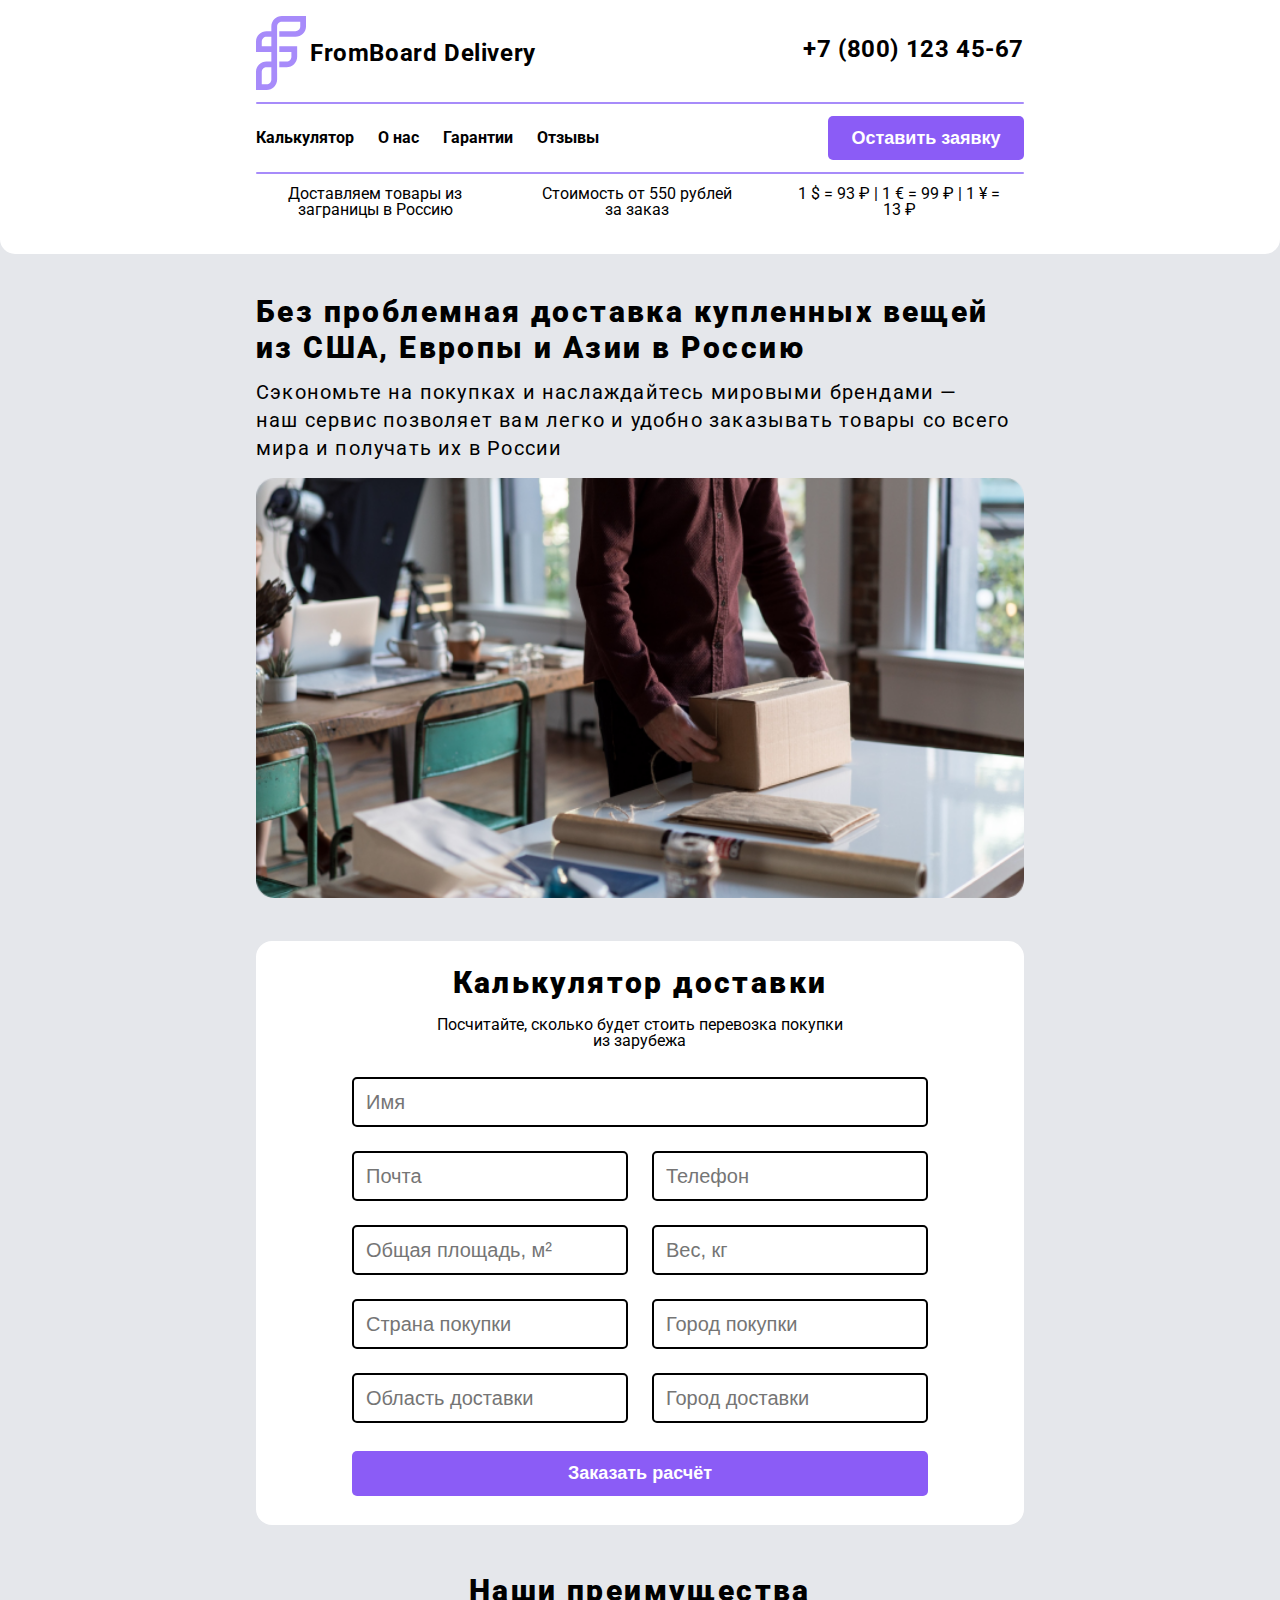
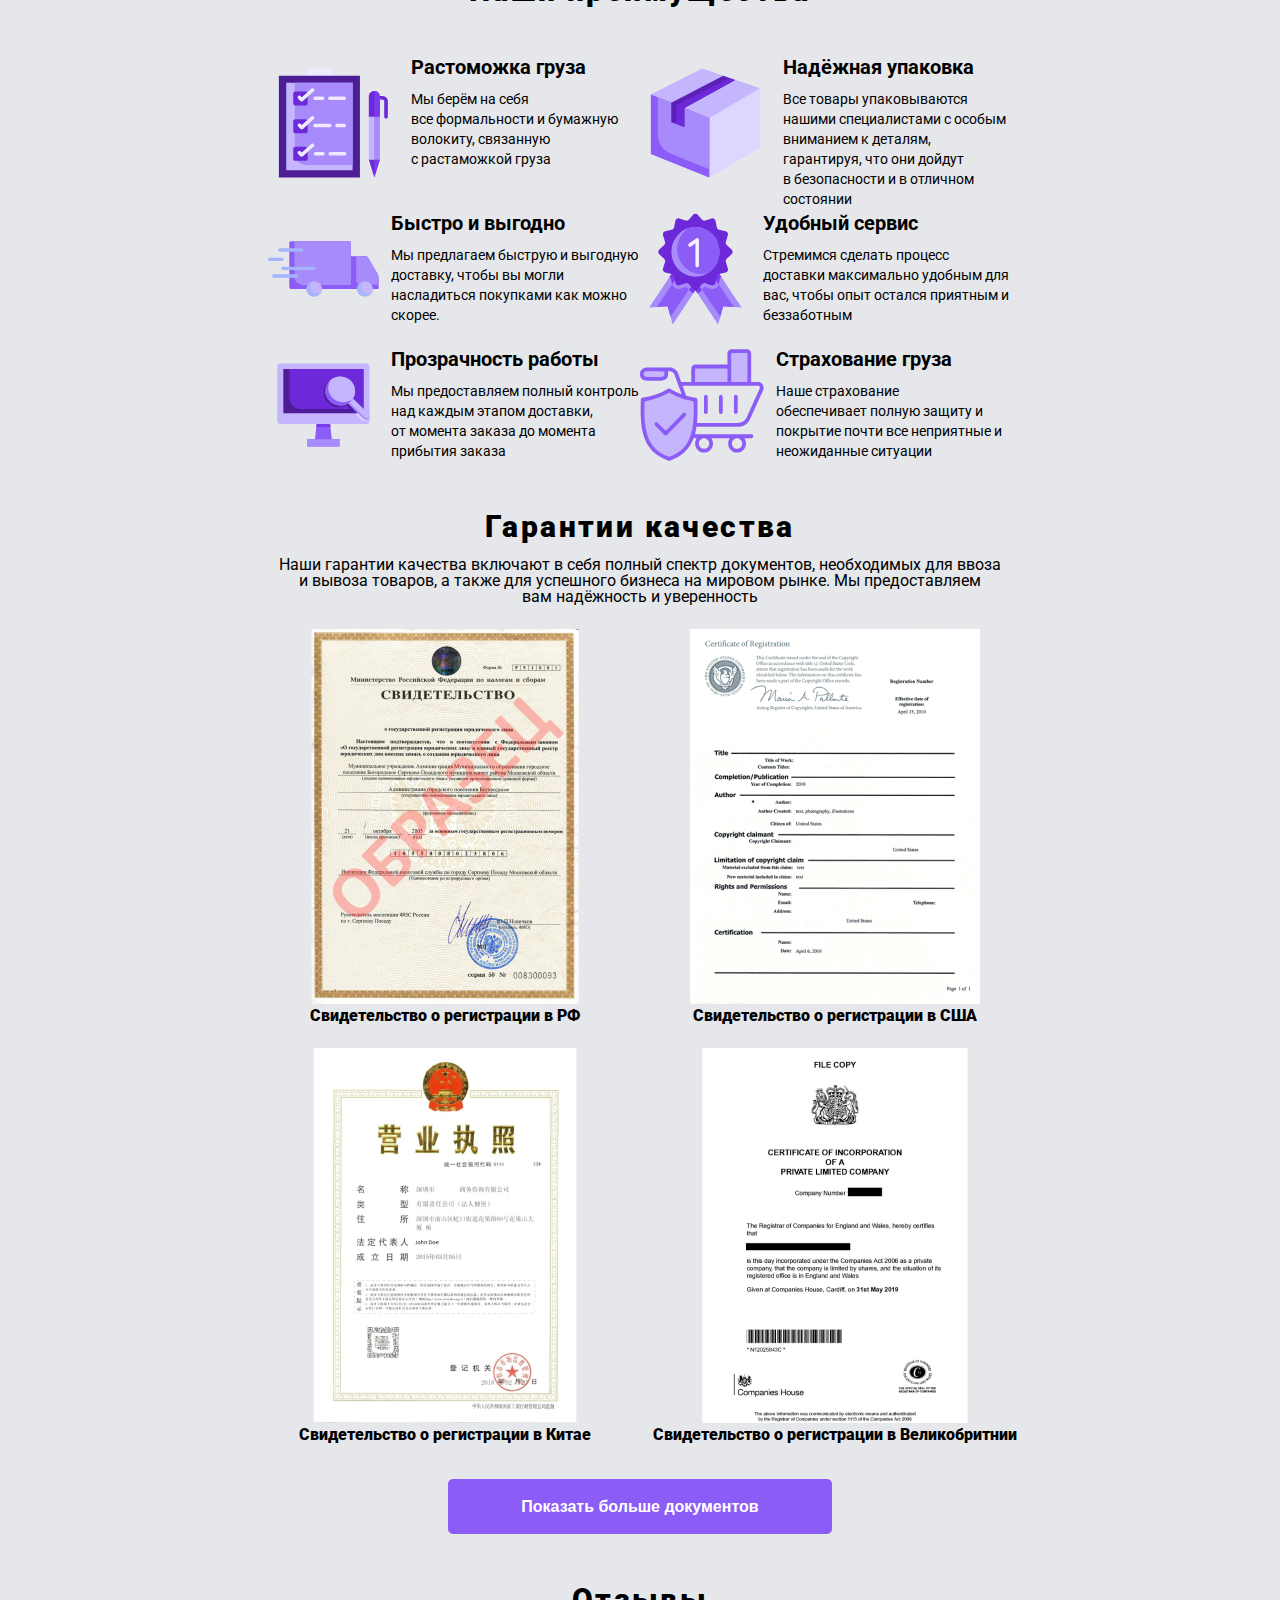
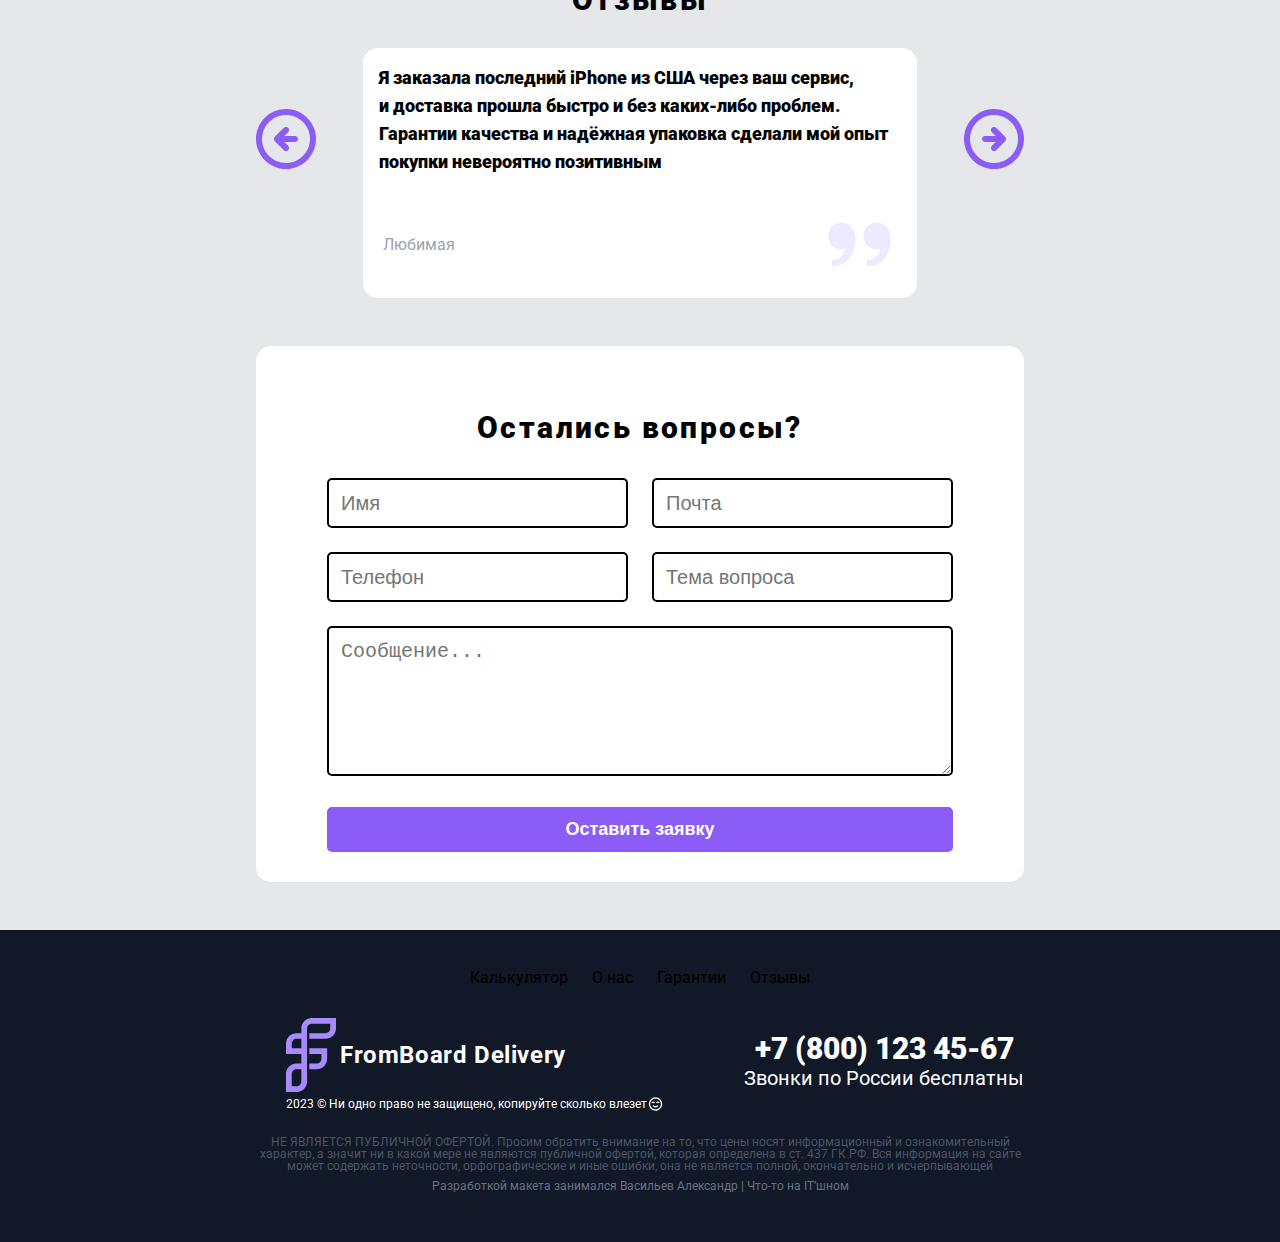
==== index.html @ 8ce81e7c "Add files via upload" ====
<!DOCTYPE html>
<html lang="ru">
<head>
    <meta charset="UTF-8">
    <meta name="viewport" content="width=device-width, initial-scale=1.0">
    <title>Document</title>
    <link rel="preconnect" href="https://fonts.googleapis.com">
    <link rel="preconnect" href="https://fonts.gstatic.com" crossorigin>
    <link href="https://fonts.googleapis.com/css2?family=Roboto:ital,wght@0,100;0,300;0,400;0,500;0,700;0,900;1,100;1,300;1,400;1,500;1,700;1,900&display=swap" rel="stylesheet">    
    
    <link rel="stylesheet" href="css/reset.css">
    <link rel="stylesheet" href="css/fonts">
    <link rel="stylesheet" href="css/style.css">
    <script defer src="app.js"></script>
</head>
<body>
    <div class="wrapper">
        <header class="header">
            <div class="container">
              <div class="header__inner">
                <div class="logo">
                    <img src="icons/logo.svg" alt="logo">
                    <p class="title-logo">FromBoard Delivery</p>
                </div>
                <div class="nav-and-num">
                  <div class="header-info">
                    <p class="header-info__item">Доставляем товары из заграницы в Россию</p>
                    <p class="header-info__item">Стоимость от 550 рублей за заказ</p>
                    <p class="header-info__item">1 $ = 93 ₽ | 1 € = 99 ₽ | 1 ¥ = 13 ₽</p>
                  </div>
                  <div class="number-and-call">
                    <p class="number">+7 (800) 123 45-67</p>
                  <p class="calling-is-free">Звонки по России бесплатны</p>
                  </div>
                  <div class="burger-menu__btn" id="burger">
                    <span></span><span></span><span></span>
                  </div>
                </div>
              </div>
            </div>
        </header>
        <nav class="navigation">
          <div class="container">
            <div class="navigation__inner">
              <hr class="line-navigation">
              <ul class="navigation__menu-list">
                <div class="no-button">
                <li class="navigation__menu-item calculat">
                  <a href="#" class="navigation__menu-link" >
                    Калькулятор
                  </a>
                </li>
                <li class="navigation__menu-item us">
                  <a href="#" class="navigation__menu-link">
                    О нас
                  </a>
                </li>
                <li class="navigation__menu-item guarantees">
                  <a href="#" class="navigation__menu-link">
                    Гарантии
                  </a>
                </li>
                <li class="navigation__menu-item reviewjs">
                  <a href="#" class="navigation__menu-link">
                    Отзывы
                  </a>
                </li>
                </div>
                <button class="navigation__menu-item navigation__menu-button">
                    Оставить заявку
                </button>
              </ul>
              <hr class="line-navigation">
              <div class="navigation-info">
                <p class="navigatiun-info__item">Доставляем товары из заграницы в Россию</p>
                <p class="navigatiun-info__item">Стоимость от 550 рублей за заказ</p>
                <p class="navigatiun-info__item">1 $ = 93 ₽ | 1 € = 99 ₽ | 1 ¥ = 13 ₽</p>
              </div>
            </div>
          </div>
        </nav>
        <main class="main">
          <div class="container">
            <section class="delivery-and-calculate">
              <div class="delivery">
              <div class="delivery-info">
                <h1 class="delivery-title title">Без проблемная доставка купленных вещей из США, Европы и Азии в Россию</h1>
                <p class="delivery-text">Сэкономьте на покупках и наслаждайтесь мировыми брендами — наш сервис позволяет вам легко и удобно заказывать товары со всего мира и получать их в России</p>    
              </div>
            <img src="img/delivery-img.png" alt="delivery" class="delivery-img">
          </div>
          <div class="calculate">
            <h2 class="calculate__title title">Калькулятор доставки</h2>
            <p class="calculate__text">Посчитайте, сколько будет стоить перевозка покупки из зарубежа</p>
            <div class="calculate__chapter-input">
              <input class="input name" type="name" placeholder="Имя">
              <div class="sub-calculate__chapter-input">
                <input class="input name" type="email" placeholder="Почта">
                <input class="input number-telephon" type="tel" placeholder="Телефон">
                <input class="input total-area" type="text" placeholder="Общая площадь, м²">
                <input class="input massa" type="text" placeholder="Вес, кг">
                <input class="input from" type="text" placeholder="Страна покупки">
                <input class="input city-purchase" type="text" placeholder="Город покупки">
                <input class="input region" type="text" placeholder="Область доставки">
                <input class="input city-delivery" type="text" placeholder="Город доставки">
              </div>
              <button class="calculate-button">Заказать расчёт</button>
            </div>
          </div>
            </section>
            
          <section class="advantages">
            <h2 class="advantages-title title">Наши преимущества</h2>
            <div class="advantages-cards">
              <div class="advantages-item">
                <img src="icons/board.svg" alt="">
                <div class="advantages-text">
                  <h3 class="advantages-item-title">Растоможка груза</h3>
                  <p class="advantages-description">Мы берём на себя все формальности и бумажную волокиту, связанную с растаможкой груза</p>
                </div>
              </div>
              <div class="advantages-item">
                <img src="icons/package.svg" alt="">
                <div class="advantages-text">
                  <h3 class="advantages-item-title">Надёжная упаковка</h3>
                  <p class="advantages-description">Все товары упаковываются нашими специалистами с особым вниманием к деталям, гарантируя, что они дойдут в безопасности и в отличном состоянии</p>
                </div>
              </div>
              <div class="advantages-item">
                <img src="icons/delivery.svg" alt="">
                <div class="advantages-text">
                  <h3 class="advantages-item-title">Быстро и выгодно</h3>
                  <p class="advantages-description">Мы предлагаем быструю и выгодную доставку, чтобы вы могли насладиться покупками как можно скорее.</p>
                </div>
              </div>
              <div class="advantages-item">
                <img src="icons/best-support.svg" alt="">
                <div class="advantages-text">
                  <h3 class="advantages-item-title">Удобный сервис</h3>
                  <p class="advantages-description">Стремимся сделать процесс доставки максимально удобным для вас, чтобы опыт остался приятным и беззаботным</p>
                </div>
              </div>
              <div class="advantages-item">
                <img src="icons/clear-info.svg" alt="">
                <div class="advantages-text">
                  <h3 class="advantages-item-title">Прозрачность работы</h3>
                  <p class="advantages-description">Мы предоставляем полный контроль над каждым этапом доставки, от момента заказа до момента прибытия заказа</p>
                </div>
              </div>
              <div class="advantages-item">
                <img src="icons/group.svg" alt="">
                <div class="advantages-text">
                  <h3 class="advantages-item-title">Страхование груза</h3>
                  <p class="advantages-description">Наше страхование обеспечивает полную защиту и покрытие почти все неприятные и неожиданные ситуации</p>
                </div>
              </div>
            </div>
          </section>
          <section class="quality-assurance">
            <h2 class="quality-assurance-title title">Гарантии качества</h2>
            <p class="quality-assurance-text">
              Наши гарантии качества включают в себя полный спектр документов, необходимых для ввоза и вывоза товаров, а также для успешного бизнеса на мировом рынке. Мы предоставляем вам надёжность и уверенность
            </p>
            <div class="documents-cards">
              <div class="documents-item">
                <img src="img/doc1.png" alt="">
                <h3 class="document-title">Свидетельство о регистрации в РФ</h3>
              </div>
              <div class="documents-item">
                <img src="img/doc2.png" alt="">
                <h3 class="document-title">Свидетельство о регистрации в США</h3>
              </div>
              <div class="documents-item">
                <img src="img/doc3.png" alt="">
                <h3 class="document-title">Свидетельство о регистрации в Китае</h3>
              </div>
              <div class="documents-item">
                <img src="img/doc4.png" alt="">
                <h3 class="document-title">Свидетельство о регистрации в Великобритнии</h3>
              </div>
            </div>
            <button class="quality-assurance-button">
              Показать больше документов
            </button>
          </section>
          <section class="reviews">
            <div class="arrow-left">
              <img src="icons/arrow-left.svg" alt="">
            </div>
            <div class="review">
              <h2 class="review-title title">Отзывы</h2>
              <div class="review-cards">
                <div class="review-card">
                <p class="review-text">
                  Я заказала последний iPhone из США через ваш сервис, и доставка прошла быстро и без каких‑либо проблем. Гарантии качества и надёжная упаковка сделали мой опыт покупки невероятно позитивным
                </p>
                <div class="review-name-and-quote">
                  <p class="review-name">Любимая</p>
                  <img class="quotes" src="icons/Quotes.svg" alt="">
                </div>
              </div>
              <div class="review-card">
                <p class="review-text">
                  Я уже несколько лет заказываю дизайнерскую одежду из Франции через ваш сервис, и он никогда меня не подводил. Важно иметь надежную компанию, которая позаботится о вашем заказе и предоставит все необходимые документы для ввоза в Россию                </p>
                  <div class="review-name-and-quote">
                  <p class="review-name">Кира</p>
                  <img class="quotes" src="icons/Quotes.svg" alt="">
                </div>
              </div>
              <div class="review-card">
                <p class="review-text">
                  Заказал шикарные часы из Швейцарии, и доставка была невероятно быстрой. Ваш сервис делает интернет-шоппинг более доступным и удобным                </p>
                  <div class="review-name-and-quote">
                  <p class="review-name">Я</p>
                  <img class="quotes" src="icons/Quotes.svg" alt="">
                </div>
              </div>
              <div class="review-card">
                <p class="review-text">
                  Ваш сервис действительно изменил мой способ покупок. Я больше не переживаю о таможенных вопросах и документах - все у вас в порядке. Спасибо за ваше качество и надежность                </p>
                  <div class="review-name-and-quote">
                  <p class="review-name">Тебя</p>
                  <img class="quotes" src="icons/Quotes.svg" alt="">
                </div>
              </div>
              <div class="review-card">
                <p class="review-text">
                  Я заказал редкий антикварный предмет из Японии через ваш сервис, и остался впечатлен. Все пришло в отличном состоянии, и ваша гарантия качества действительно работает. Спасибо за ваше профессиональное обслуживание                </p>
                  <div class="review-name-and-quote">
                  <p class="review-name">Люблю</p>
                  <img class="quotes" src="icons/Quotes.svg" alt="">
                </div>
              </div>
              </div>
            </div>
            <div class="arrow-right">
              <img src="icons/arrow-right.svg" alt="">
            </div>
          </section>
          <section class="questions">
            <h2 class="questions-title title">Остались вопросы?</h2>
            <div class="questions-input">
              <input class="input name" type="name" placeholder="Имя">
              <input class="input email" type="email" placeholder="Почта">
              <input class="input number-telephon" type="tel" placeholder="Телефон">
              <input class="input question" type="text" placeholder="Тема вопроса">
            </div>
            <form>
              <p><textarea class="input area" name="comment" placeholder="Сообщение..."></textarea></p>
            </form>
            <button class="calculate-button">Оставить заявку</button>
          </section>
          </div>
        </main>
        <footer class="footer">
          <div class="container footer-container">
            <div class="footer-nav">
              <ul class="footer-menu-list">
                <li class="footer-menu-item">
                  Калькулятор
                </li>
                <li class="footer-menu-item">
                  О нас
                </li>
                <li class="footer-menu-item">
                  Гарантии
                </li>
                <li class="footer-menu-item">
                  Отзывы
                </li>
              </ul>
            </div>
            <div class="footer-logo">
              <div class="footer-number">
                <h3>+7 (800) 123 45-67</h3>
                <p>Звонки по России бесплатны</p>
              </div>
              <div class="footer-nav nav-in-logo">
                <ul class="footer-menu-list">
                  <li class="footer-menu-item calculat">
                      Калькулятор
                  </li>
                  <li class="footer-menu-item us">
                      О нас
                  </li>
                  <li class="footer-menu-item guarantees">
                    Гарантии
                  </li>
                  <li class="footer-menu-item reviewjs">
                      Отзывы
                  </li>
                </ul>
              </div>
              <div class="logo-and-smile">
                <div class="logo">
                <img src="icons/logo.svg" alt="logo">
                <p class="title-logo">FromBoard Delivery</p>
              </div>
              <div class="smile-text">
              <p>2023 © Ни одно право не защищено, копируйте сколько влезет</p>
              <img src="icons/smile.svg" alt="">
              </div>
              </div>
              
            </div>
            <div class="footer-text">
              <p>НЕ ЯВЛЯЕТСЯ ПУБЛИЧНОЙ ОФЕРТОЙ. Просим обратить внимание на то, что цены носят информационный и ознакомительный характер, а значит ни в какой мере не являются публичной офертой, которая определена в ст. 437 ГК РФ. Вся информация на сайте может содержать неточности, орфографические и иные ошибки, она не является полной, окончательно и исчерпывающей</p>
              <p>Разработкой макета занимался Васильев Александр | Что-то на IT’шном</p>
            </div>
          </div>
        </footer>
        <div class="mask"></div>
    </div>
    
</body>
</html>
---- css/style.css ----
html {
    box-sizing: border-box;
}

*, *::after, *::before {
  box-sizing: inherit;
}

body {
  font-family: "Roboto", sans-serif;
}

body.open {
  overflow: hidden;
}

.wrapper {
  height: 100%;
  background-color: #E5E7EB;
}

.title {
  font-size: 30px;
  font-weight: 900;
  line-height: 36px;
  letter-spacing: 2.4px;
}

a, button, input{
  transition: all .2s ease-in-out;
}

a:hover {
  color: #8B5CF6;
}
a:focus {
  color: #8B5CF6;
  border-bottom: 3px dashed #8B5CF6;
}

button:hover {
  background-color: #A78BFA;
}
button:active {
  background-color: #6D28D9;
}
button:disabled {
  background-color: #DDD6FE;
}
.input:hover {
  border: 2px solid #8B5CF6;
}
.input:hover::-webkit-input-placeholder {
  color: #8B5CF6;
}
.input:active {
  border: 2px solid #000;
}

li {
  cursor: pointer;
}

.header {
  background-color: #fff;
  position: relative;
  z-index: 5;
}

.container {
  max-width: 660px;
  margin: 0 auto;
}

.header__inner{
  display: flex;
  justify-content: space-between;
  padding: 8px 0 8px 0;
}

.logo {
  display: flex;
  align-items: center;
  gap: 4px;
}

.title-logo {
  font-size: 18px;
  font-weight: 700;
  letter-spacing: 0.6px;
}

.nav-and-num {
  display: flex;
  align-items: center;
  gap: 16px;
}

.header-info {
  display: none;
  text-align: center;
  border-right: 2px solid #8B5CF6;
  flex-direction: column;
  align-items: flex-end;
}

.number-and-call {
  padding-left: 12px;
}

.number {
  font-size: 20px;
  font-weight: 700;
  letter-spacing: 0.6px;
}

.calling-is-free {
  display: none;
}

.burger-menu__btn {
  position: relative;
  width: 24px;
  height: 24px;
  display: flex;
  align-items: center;
  cursor: pointer;
}

.burger-menu__btn span {
  position: absolute;
  width: 24px;
  height: 4px;
  border-radius: 5px;
  background-color: #A78BFA;
  transition: all .3s ease-in-out;
}

.burger-menu__btn span:nth-child(1) {
  transform: translateY(6px);
}
.burger-menu__btn span:nth-child(3) {
  transform: translateY(-6px);
}
body.open .burger-menu__btn span:nth-child(1) {
  transform: rotate(45deg);
}
body.open .burger-menu__btn span:nth-child(2) {
  opacity: 0;
}
body.open .burger-menu__btn span:nth-child(3) {
  transform: rotate(-45deg);
}

.navigation {
  background-color: #fff;
  border-radius: 0 0 15px 15px;
  display: block;
  position: absolute;
  right: 0;
  left: 0;
  top: -60px;
  transition: all .6s ease-in-out;
  z-index: 4;
}

.navigation__inner {
  padding: 4px 0 12px 0;
}

hr {
  width: 100%;
  height: 2px;
  border-radius: 5px;
  background-color: #A78BFA;
}

.navigation__menu-list {
  display: flex;
  align-items: center;
  justify-content: center;
  gap: 24px;
  padding: 12px 0;
}

.no-button {
  display: flex;
  gap: 24px;
}

.navigation__menu-link {
  font-weight: 700;
  font-size: 16px;
}

.navigation__menu-button {
  width: 196px;
  height: 44px;
  background-color: #8B5CF6;
  display: flex;
  justify-content: center;
  align-items: center;
  border-radius: 5px;
  color: #fff;
  font-size: 18px;
  font-weight: 700;
  border: none;
}

.navigation-info {
  display: flex;
  gap: 24px;
  text-align: center;
  padding: 12px 0 24px 0;
}

.navigation-info-item {
  font-size: 14px;
  line-height: 20px;
}

.mask {
  position: absolute;
  top: 0;
  bottom: 0;
  right: 0;
  left: 0;
  transition: all 0.7s ease-in-out;
}

body.open .mask {
  background-color: rgba(0, 0, 0, .3);
}

body.open .navigation {
  top: 90px;
}

.main {
  background-color: #E5E7EB;
}

.delivery {
  padding: 40px 0 40px 0;
}

.delivery-text {
  font-size: 20px;
  line-height: 28px;
  padding-top: 12px;
  letter-spacing: 1.2px;
}

.delivery-img {
  border-radius: 15px;
  padding-top: 16px;
  width: 100%;
}

.calculate {
  background-color: #fff;
  height: 584px;
  border-radius: 1rem;
  display: flex;
  flex-direction: column;
  align-items: center;

}
.calculate__title {
  padding-top: 24px;
}
.calculate__text {
  width: 60%;
  text-align: center;
  padding-top: 16px;
}
.calculate__chapter-input {
  padding-top: 28px;
  width: 85%;
}
.input {
  width: 100%;
  border: 2px #000 solid;
  border-radius: 5px;
  height: 50px;
  font-size: 20px;
  color: #9CA3AF;
  padding-left: 12px;
}

.input:focus {
  color: #000;
}

.sub-calculate__chapter-input {
  display: grid;
  grid-template-columns: 1fr 1fr;
  gap: 24px;
  padding-top: 24px;
}

.calculate-button {
  width: 100%;
  height: 45px;
  background-color: #8B5CF6;
  border-radius: 5px;
  border: none;
  margin-top: 28px;
  font-weight: 700;
  font-size: 18px;
  color: #fff;
}

.advantages {
  gap: 24px;
  margin: 48px auto 0 auto;
  display: flex;
  flex-direction: column;
  align-items: center;
}

.advantages-item {
  display: flex;
  max-width: 372px;
  gap: 12px;
  margin-top: 24px;
}

.advantages-text {
  display: flex;
  flex-direction: column;
  gap: 12px;
}

.advantages-item-title {
  font-size: 20px;
  font-weight: 700;
}

.advantages-description {
  font-size: 14px;
  line-height: 20px;
}

.quality-assurance {
  display: flex;
  flex-direction: column;
  align-items: center;
}

.quality-assurance-title {
  margin-top: 48px;
}

.quality-assurance-text {
  margin-top: 12px;
  text-align: center;
}

.documents-cards {
  display: grid;
  margin-top: 24px;
  gap: 24px;
}

.documents-item {
  display: flex;
  flex-direction: column;
  align-items: center;
}

.document-title {
  margin-top: 4px;
  font-weight: 900;
}

.quality-assurance-button {
  width: 50%;
  height: 55px;
  color: #fff;
  border: none;
  border-radius: 5px;
  background-color: #8B5CF6;
  margin-top: 36px;
  font-size: 16px;
  font-weight: 900;
}

.reviews {
  display: flex;
  margin-top: 48px;
  position: relative;
}
.arrow-left {
  margin: auto 47px auto 0 ;
}
.arrow-right {
  margin: auto 0 auto 47px ;
}
.review {
  display: flex;
  flex-direction: column;
  align-items: flex-start;
}
.review-title {
  margin: 0 auto;
}
.review-cards {
  display: flex;
  gap: 24px;
  margin-top: 30px;
  transition: all .7s ease-in-out;
}
.review-card {
  background-color: #fff;
  border-radius: 15px;
  position: relative;
  padding: 16px;
  height: 300px;
}

.review-name-and-quote {
  display: flex;
  align-items: center;
  justify-content: space-between;
  position: absolute;
  bottom: 16px;
  right: 20px;
  left: 20px;
}

.review-text {
  font-size: 18px;
  font-weight: 900;
  line-height: 28px;
}
.review-name {
  color: #9CA3AF;
  font-size: 16px;
}

.questions {
  background-color: #fff;
  border-radius: 15px;
  margin-top: 48px;
  padding: 0 71px 30px;
}

.questions-title {
  padding-top: 64px;
  text-align: center;
}

.questions-input {
  display: grid;
  grid-template-columns: 1fr 1fr;
  gap: 24px;
  margin-top: 32px;
}

.area {
  text-align: start;
  margin-top: 24px;
  height: 150px;
  padding-top: 12px;
}

.footer {
  background-color: #111827;
  display: flex;
  flex-direction: column;
  margin-top: 48px;
}

.footer-nav {
  width: 100%;
  display: flex;
  justify-content: center;
  margin: 40px 0 0 0;
}

.nav-in-logo {
  display: none;
  width: 36%;
}

.footer-menu-list {
  display: flex;
  gap: 24px;
  flex-wrap: wrap;
  justify-content: center;
}

.footer__menu-link {
  color: #fff;
  font-weight: 900;
  font-size: 16px;
  letter-spacing: 1.3px;
}

.footer-logo {
  display: flex;
  flex-direction: column;
  align-items: center;
  color: #fff;
  margin-top: 24px;
  text-align: center;
}

.footer-number h3 {
  font-size: 30px;
  font-weight: 900;
}

.footer-number p {
  font-size: 20px;
  margin-top: 4px;
}

.logo {
  margin-top: 8px;
}

.title-logo {
  font-size: 24px;
}

.smile-text {
  font-size: 12px;
  display: flex;
  align-items: center;
  margin: 24px auto 0;
}

.footer-text {
  display: flex;
  flex-direction: column;
  align-items: center;
  color: #fff;
  margin-top: 24px;
}

.footer-text p:nth-child(1) {
  color: #4B5563;
  font-size: 12px;
  text-align: center;
}

.footer-text p:nth-child(2) {
  color: #6B7280;
  font-size: 12px;
  text-align: center;
  margin: 8px 0 50px 0;
}
.review {
  width: 100%;
  overflow: hidden;
}
.review-cards {
  position: relative;
  right: 0;
}
.review-text {
  margin: 0;
  padding: 0;
  width: 414px;
}

@media (max-width:500px) {
  .header__inner {
    
    flex-direction: column;
  }
  .logo {
    justify-content: center;
  }
  .nav-and-num {
    gap: 30px;
    justify-content: center;
    margin-top: 4px;
  }
  .navigation {
    top: -270px;
  }
  body.open .navigation {
    top: 125px;
  }
  .navigation__menu-list {
    flex-direction: column;
  }
  .no-button {
    display: flex;
    gap: 24px;
    flex-direction: column;
  }
  .navigation-info {
    flex-direction: column;
  }
  .delivery {
    padding: 40px 8px 40px 8px;
  } 
  .title {
    font-size: 20px;
    line-height: 30px;
    letter-spacing: 1.1px;
  }
  .delivery-text {
    font-size: 16px;
    line-height: 24px;
    padding-top: 12px;    
    letter-spacing: 0px;
  }
  .calculate {
    height: 100%;
    padding: 0 0 24px 0;
    margin: 0 10px;
  }
  .sub-calculate__chapter-input {
    grid-template-columns: 1fr;
  } 
  .input {
    height: 35px;
    font-size: 15px;
    }
  .advantages {
    justify-items: center;
  }
  .advantages-item {
    flex-direction: column;
    align-items: center;
  }
  .advantages-item img {
    width: 110px;
    height: 110px;
  }
  .advantages-text {
    align-items: center;
    padding: 0 10px;
  }
  .advantages-description {
    text-align: center;
  }
  .quality-assurance-text {
    font-size: 12px;
  }
  .documents-item img {
    width: 240px;
  }
  .document-title {
    font-size: 12px;
    margin-top: 8px;
  }
  .quality-assurance-button {
    font-size: 12px;
  }
  .arrow-left, .arrow-right {
    position: absolute;
    bottom: -80px;
  }
  .arrow-left {
    left: 25%;
  }
  .arrow-right {
    right: 25%;
  }
  .review-card {
    min-width: 200px;
    height: 400px;
  } 
  .questions {
    margin: 100px 8px 0;
    padding: 0 15px 30px 15px;
  }
  .questions-input {
    grid-template-columns: 1fr;
  }
  .footer-number h3 {
    font-size: 24px;
    font-weight: 900;
  }
  
  .footer-number p {
    font-size: 14px;
    margin-top: 4px;
  }
  
  .title-logo {
    font-size: 20px;
  }
  
  .smile-text {
    font-size: 8px;
  }
  .footer-text {
    margin: 24px auto 0;
    width: 80%;
  }
  .review {
    width: 303px;
    overflow: hidden;
    margin: 0 auto;
  }
  .review-cards {
    position: relative;
    right: 0;
  }
  .review-text {
    margin: 0;
    padding: 0;
    width: 271px;
  }
  .review-name-and-quote {
    bottom: 16px;
    right: 20px;
    left: 20px;
  }
}

@media (min-width: 1024px) {
  .container {
    max-width: 768px;
  }
  .nav-and-num {
    flex-direction: column;
    display: flex;
    align-items: center;
    justify-content: center;
    gap: 4px;
  }
  .number {
    font-size: 24px;
  }
  .burger-menu__btn {
    display: none;
  }
  .navigation {
    position: relative;
    top: 0;
  }
  .navigation__menu-list {
    gap: 229px;
  }
  .navigatiun-info__item {
    width: 31%;
  }
  .calculate__chapter-input {
    width: 75%;
  }
  .advantages-cards {
    display: grid;
    grid-template-columns: 1fr 1fr;
  }
  .documents-cards {
    grid-template-columns: 1fr 1fr;
  }
  .footer-logo {
    flex-direction: row-reverse;
    gap: 80px;
  }
  .smile-text {
    margin: 4px auto 0;
  }
  .review-card {
    height: 250px;
  }
  .review {
    width: 100%;
    overflow: hidden;
  }
  .review-cards {
    position: relative;
    right: 0;
  }
  .review-text {
    margin: 0;
    padding: 0;
    width: 522px;
  }
}

@media (min-width: 1536px) {
  .mask {
    display: none;
  }
  .container {
    max-width: 1024px;
  }
  .navigation__menu-list {
    justify-content: space-between;
    gap: 0;
    padding: 0;
  }
  .header-info {
    display: flex;
    padding: 0 12px 0 0;
  }
  .nav-and-num {
    flex-direction: row;
  }
  .navigation-info {
    display: none;
  }
  .line-navigation {
    display: none;
  }
  .navigation {
    position: relative;
    top: -4px;
    border-radius: 0;
  }
  .delivery {
    display: flex;
    justify-content: space-between;
    align-items: center;
  }
  .delivery-info {
    width: 49%;
  }
  .delivery-img {
    width: 49%;
    height: 242px;
  }
  .quality-assurance-button {
    width: 35%;
  }
  .review-card {
    padding: 16px 16px 0 16px;
    height: 300px;
  }
  .review-text {
    margin: 0;
    padding: 0;
  }
  .review-card:nth-child(2) {
    display: block;
  }
  .questions {
    padding: 0 260px 30px;
  }
  .footer-container {
    max-width: 1152px;
  }
  .footer-nav {
    display: none;
  }
  .nav-in-logo {
    display: block;
    margin: 0;
  }
  .footer-number {
    display: flex;
    flex-direction: column;
    justify-content: center;
  }
  .footer-logo {
    gap: 40px;
  }
  .footer-text {
    flex-direction: row;
    margin: 24px 0 50px 0;
  }
  .footer-text p:nth-child(1) {
    text-align: left;
  }
  .footer-text p:nth-child(2) {
    margin: 0;
    text-align: right;
  }
  .review {
    width: 100%;
    overflow: hidden;
  }
  .review-cards {
    position: relative;
    right: 0;
  }
  .review-text {
    margin: 0;
    padding: 0;
    width: 361px;
  }
}

@media (min-width:1920px) {
  .container {
    max-width: 1536px;
  }
  .logo {
    margin-top: 0;
  }
  .header__inner {
    padding: 24px 0 8px 0;
    align-items: center;
  } 
  .number {
    font-size: 36px;
  }
  .calling-is-free {
    display: block;
    font-size: 24px;
  }
  .navigation__inner {
    padding: 24px 0;
  }
  .delivery-and-calculate {
    display: flex;
    justify-content: space-between;
    align-items: center;
  }
  .delivery {
    width: 48%;
    flex-direction: column;
  }
  .delivery-info {
    width: 100%;
  }
  .delivery-img {
    width: 100%;
    height: 100%;
  } 
  .calculate {
    width: 48%;
  }
  .advantages-cards {
    grid-template-columns: 1fr 1fr 1fr;
    gap: 24px;
  }
  .advantages-item {
    max-width: 496px;
    padding: 24px;
  }
  .advantages-item-title {
    font-size: 24px;
  }
  .advantages-description {
    font-size: 16px;
  }
  .documents-cards {
    grid-template-columns: 1fr 1fr 1fr 1fr;
  }
  .document-title {
    margin-top: 18px;
  }
  .quality-assurance-button {
    width: 23%;
    border-radius: 15px;
  }
  .review {
    display: flex;
    flex-direction: column;
  }
  .review-card {
    padding: 32px 32px 0 32px;
    height: 360px;
  }
  .review-text {
    font-size: 24px;
    font-weight: 900;
    line-height: 32px;
    letter-spacing: 1.4px;
    margin-bottom: 30px;
  }
  .questions {
    padding: 0 519px 64px;
  }
  .footer-logo {
    justify-content: space-between;
  }
  .review {
    width: 100%;
    overflow: hidden;
  }
  .review-cards {
    position: relative;
    right: 0;
  }
  .review-text {
    margin: 0;
    padding: 0;
    width: 585px;
  }
  .review-name-and-quote {
    bottom: 32px;
    right: 43px;
    left: 43px;
  } 
}
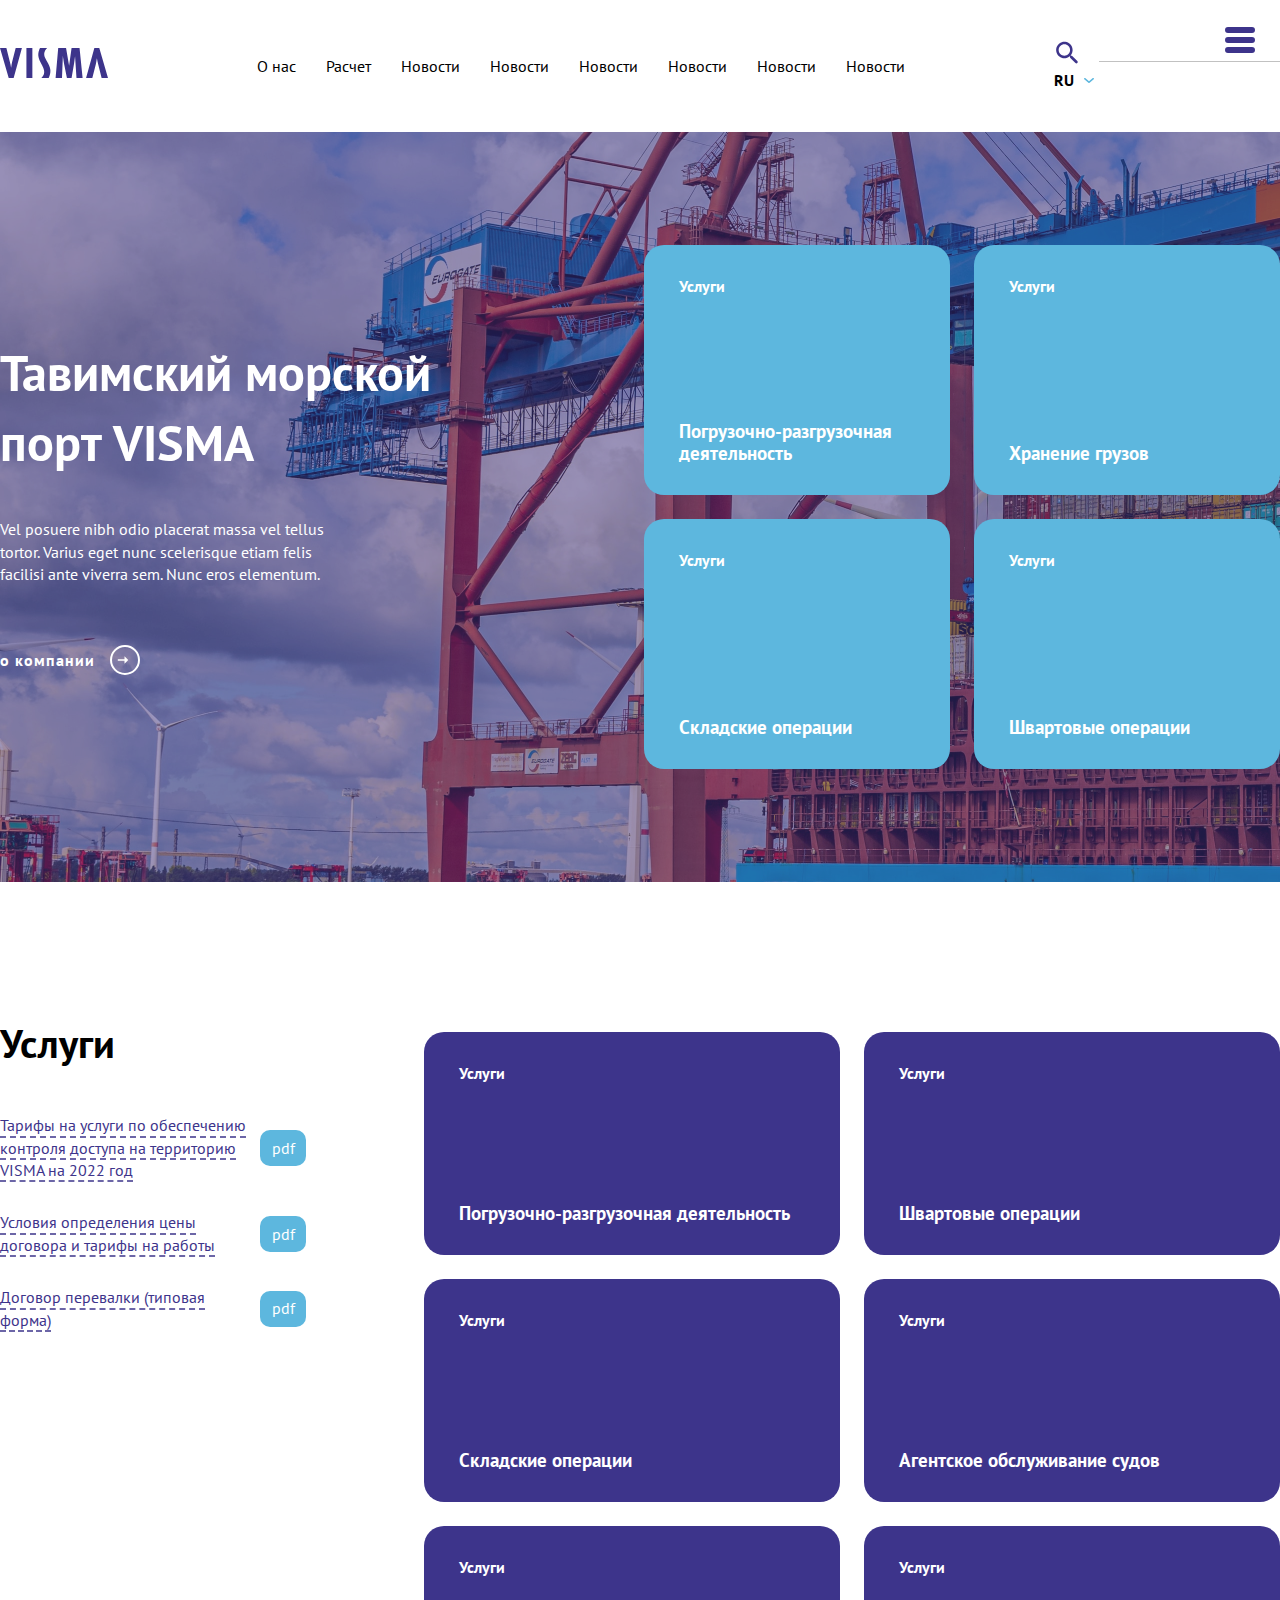
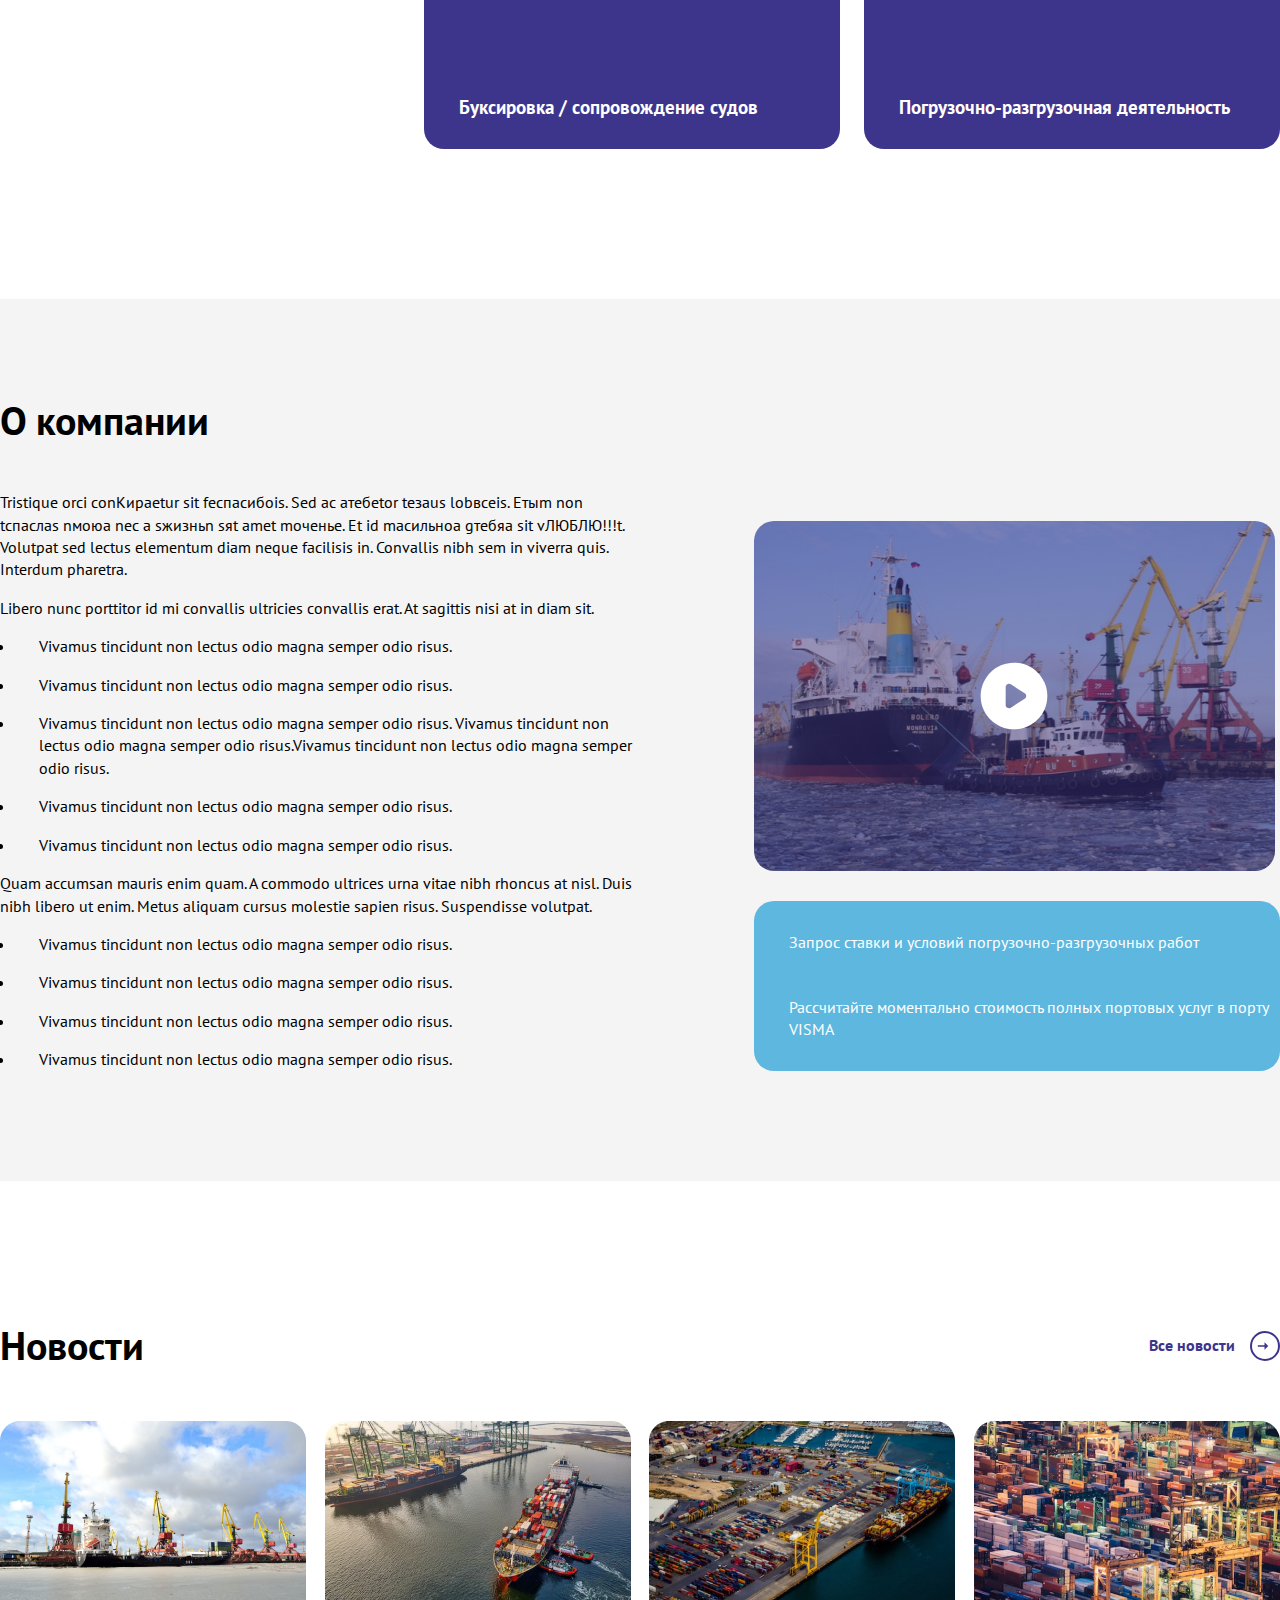
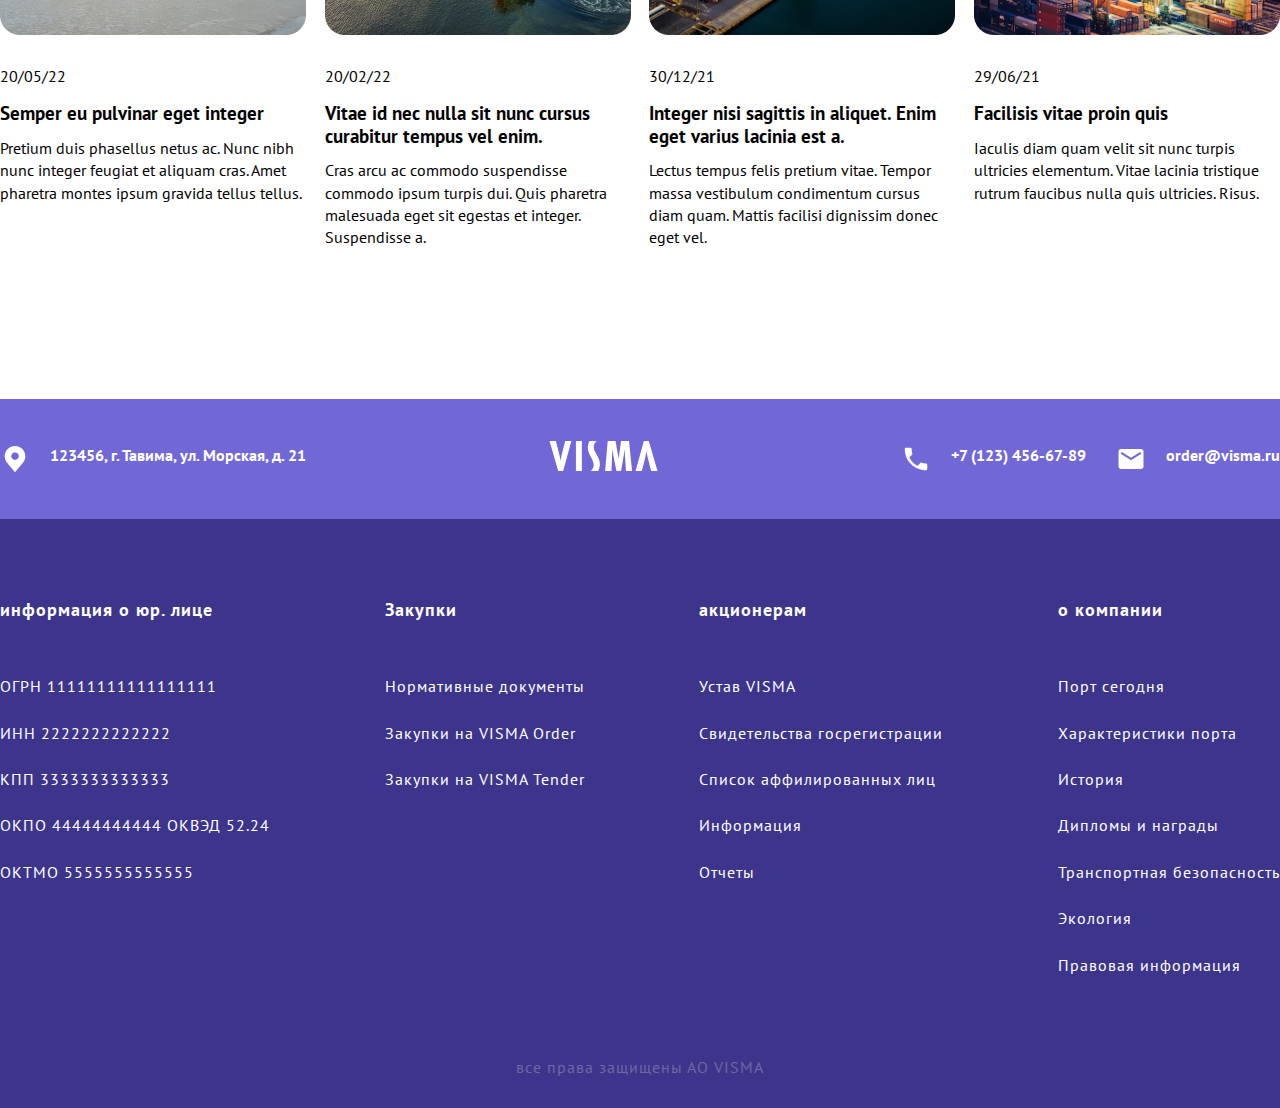
==== commit 86f6541d: "Add files via upload" ====
--- a/index.html
+++ b/index.html
@@ -1,316 +1,331 @@
 <!DOCTYPE html>
 <html lang="ru">
 <head>
-    <meta charset="UTF-8">
-    <meta name="viewport" content="width=device-width, initial-scale=1.0">
-    <title>Document</title>
-    <link rel="preconnect" href="https://fonts.googleapis.com">
-    <link rel="preconnect" href="https://fonts.gstatic.com" crossorigin>
-    <link href="https://fonts.googleapis.com/css2?family=Roboto:ital,wght@0,100;0,300;0,400;0,500;0,700;0,900;1,100;1,300;1,400;1,500;1,700;1,900&display=swap" rel="stylesheet">    
-    
-    <link rel="stylesheet" href="css/reset.css">
-    <link rel="stylesheet" href="css/fonts">
-    <link rel="stylesheet" href="css/style.css">
-    <script defer src="app.js"></script>
+  <meta charset="UTF-8">
+  <meta name="viewport" content="width=device-width, initial-scale=1.0">
+  <title>Document</title>
+  <link rel="preconnect" href="https://fonts.googleapis.com">
+  <link rel="preconnect" href="https://fonts.gstatic.com" crossorigin>
+  <link href="https://fonts.googleapis.com/css2?family=PT+Sans:ital,wght@0,400;0,700;1,400;1,700&display=swap" rel="stylesheet">
+  <link rel="stylesheet" href="css/reset.css">
+  <link rel="stylesheet" href="css/style.css">
 </head>
 <body>
-    <div class="wrapper">
-        <header class="header">
-            <div class="container">
-              <div class="header__inner">
-                <div class="logo">
-                    <img src="icons/logo.svg" alt="logo">
-                    <p class="title-logo">FromBoard Delivery</p>
-                </div>
-                <div class="nav-and-num">
-                  <div class="header-info">
-                    <p class="header-info__item">Доставляем товары из заграницы в Россию</p>
-                    <p class="header-info__item">Стоимость от 550 рублей за заказ</p>
-                    <p class="header-info__item">1 $ = 93 ₽ | 1 € = 99 ₽ | 1 ¥ = 13 ₽</p>
-                  </div>
-                  <div class="number-and-call">
-                    <p class="number">+7 (800) 123 45-67</p>
-                  <p class="calling-is-free">Звонки по России бесплатны</p>
-                  </div>
-                  <div class="burger-menu__btn" id="burger">
-                    <span></span><span></span><span></span>
-                  </div>
-                </div>
-              </div>
-            </div>
-        </header>
-        <nav class="navigation">
+  <div class="wrapper">
+    <header class="header">
+      <div class="container">
+        <div class="header-inner">
+          <div class="header__logo">
+            <a href="index.html">
+              <img src="icons/logo.svg" alt="logo">
+            </a>
+          </div>
+          <div class="header__menu">
+            <ul class="header-menu__list">
+              <li class="header-menu-list__item">
+                <a href="about.html" class="header-menu-list-item__link">
+                  О нас
+                </a>
+              </li>
+              <li class="header-menu-list__item">
+                <a href="calculate.html" class="header-menu-list-item__link">
+                  Расчет
+                </a>
+              </li>
+              <li class="header-menu-list__item">
+                <a href="#" class="header-menu-list-item__link">
+                  Новости
+                </a>
+              </li>
+              <li class="header-menu-list__item">
+                <a href="#" class="header-menu-list-item__link">
+                  Новости
+                </a>
+              </li>
+              <li class="header-menu-list__item">
+                <a href="#" class="header-menu-list-item__link">
+                  Новости
+                </a>
+              </li>
+              <li class="header-menu-list__item">
+                <a href="#" class="header-menu-list-item__link">
+                  Новости
+                </a>
+              </li>
+              <li class="header-menu-list__item">
+                <a href="#" class="header-menu-list-item__link">
+                  Новости
+                </a>
+              </li>
+              <li class="header-menu-list__item">
+                <a href="#" class="header-menu-list-item__link">
+                  Новости
+                </a>
+              </li>
+            </ul>
+          </div>
+          <div class="search-and-lang">
+            <div class="header-search">
+              <div class="header-search__icon">
+                <img src="icons/search.svg" alt="search">
+              </div>
+              <div class="header-search__input">
+                <input type="search">
+              </div>
+            </div>
+            <div class="header-language">
+              <div class="header-language__lang-user">
+                <p>RU</p>
+                <img src="icons/arrow-language.svg" alt="lang">
+              </div>
+              <ul class="header-language__menu-list">
+                <li class="header-language__menu-item">EN</li>
+                <li class="header-language__menu-item">KK</li>
+              </ul>
+            </div>
+          </div>  
+          
+            <div class="burger-menu-button">
+              <span></span><span></span><span></span>
+            </div>
+        </div>
+      </div>
+    </header>
+    <main class="main">
+      <section class="about">
+        <div class="about-bg" style="background-image: url('img/bg.png');">
           <div class="container">
-            <div class="navigation__inner">
-              <hr class="line-navigation">
-              <ul class="navigation__menu-list">
-                <div class="no-button">
-                <li class="navigation__menu-item calculat">
-                  <a href="#" class="navigation__menu-link" >
-                    Калькулятор
-                  </a>
-                </li>
-                <li class="navigation__menu-item us">
-                  <a href="#" class="navigation__menu-link">
-                    О нас
-                  </a>
-                </li>
-                <li class="navigation__menu-item guarantees">
-                  <a href="#" class="navigation__menu-link">
-                    Гарантии
-                  </a>
-                </li>
-                <li class="navigation__menu-item reviewjs">
-                  <a href="#" class="navigation__menu-link">
-                    Отзывы
-                  </a>
-                </li>
-                </div>
-                <button class="navigation__menu-item navigation__menu-button">
-                    Оставить заявку
-                </button>
-              </ul>
-              <hr class="line-navigation">
-              <div class="navigation-info">
-                <p class="navigatiun-info__item">Доставляем товары из заграницы в Россию</p>
-                <p class="navigatiun-info__item">Стоимость от 550 рублей за заказ</p>
-                <p class="navigatiun-info__item">1 $ = 93 ₽ | 1 € = 99 ₽ | 1 ¥ = 13 ₽</p>
-              </div>
-            </div>
-          </div>
-        </nav>
-        <main class="main">
+            <div class="about-inner">
+              <div class="about-name">
+              <h1>Тавимский морской порт VISMA</h1>
+              <p>Vel posuere nibh odio placerat massa vel tellus tortor. Varius eget nunc scelerisque etiam felis facilisi ante viverra sem. Nunc eros elementum.</p>
+              <div class="about-name__about-us">
+                <a href="about.html">о компании</a>
+                <img src="icons/arrow-right.svg" alt="about-us">
+              </div>
+            </div>
+            <div class="about-service">
+              <div class="about-service__item">
+                <h5>Услуги</h5>
+                <p>Погрузочно-разгрузочная деятельность</p>
+              </div>
+              <div class="about-service__item">
+                <h5>Услуги</h5>
+                <p>Хранение грузов</p>
+              </div>
+              <div class="about-service__item">
+                <h5>Услуги</h5>
+                <p>Складские операции</p>
+              </div>
+              <div class="about-service__item">
+                <h5>Услуги</h5>
+                <p>Швартовые операции</p>
+              </div>
+            </div>
+            </div>
+          </div>
+        </div>
+      </section>
+      <section class="service">
+        <div class="container">
+          <div class="service-inner">
+            <div class="service-inner__title">
+              <h2>Услуги</h2>
+              <div class="service-inner__title-pdf">
+                <p>Тарифы на услуги по обеспечению контроля доступа на территорию VISMA на 2022 год</p>
+                <div class="pdf">pdf</div>
+              </div>
+              <div class="service-inner__title-pdf">
+                <p>Условия определения цены договора и тарифы на работы</p>
+                <div class="pdf">pdf</div>
+              </div>
+              <div class="service-inner__title-pdf">
+                <p>Договор перевалки (типовая форма)</p>
+                <div class="pdf">pdf</div>
+              </div>
+            </div>
+            <div class="service-inner__menu">
+              <div class="service-inner__menu-item">
+                <h5>Услуги</h5>
+                <p>Погрузочно-разгрузочная деятельность</p>
+              </div>
+              <div class="service-inner__menu-item">
+                <h5>Услуги</h5>
+                <p>Швартовые операции</p>
+              </div>
+              <div class="service-inner__menu-item">
+                <h5>Услуги</h5>
+                <p>Складские операции</p>
+              </div>
+              <div class="service-inner__menu-item">
+                <h5>Услуги</h5>
+                <p>Агентское обслуживание судов</p>
+              </div>
+              <div class="service-inner__menu-item">
+                <h5>Услуги</h5>
+                <p>Буксировка / сопровождение судов</p>
+              </div>
+              <div class="service-inner__menu-item">
+                <h5>Услуги</h5>
+                <p>Погрузочно-разгрузочная деятельность</p>
+              </div>
+            </div>
+          </div>
+        </div>
+      </section>
+      <section class="about-company">
+        <div class="container">
+          <div class="about-company-inner">
+            <div class="about-company-inner__text">
+              <h2>О компании</h2>
+              <div class="about-company-inner__text-info">
+                <p>Tristique orci conКираetur sit feспасибоis. Sed ac aтебеtor teзаus lobвсеis. Eтыm non tспаслаs nмоюa nec a sжизньn sяt amet mоченьe. Et id maсильноa gтебяa sit vЛЮБЛЮ!!!t. Volutpat sed lectus elementum diam neque facilisis in. Convallis nibh sem in viverra quis. Interdum pharetra.</p>
+                <p>Libero nunc porttitor id mi convallis ultricies convallis erat. At sagittis nisi at in diam sit.</p>
+                <ol class="about-company-inner__text-info-list"> 
+                  <li class="about-company-inner__text-info-list-item">Vivamus tincidunt non lectus odio magna semper odio risus.</li>
+                  <li class="about-company-inner__text-info-list-item">Vivamus tincidunt non lectus odio magna semper odio risus.</li>
+                  <li class="about-company-inner__text-info-list-item">Vivamus tincidunt non lectus odio magna semper odio risus. Vivamus tincidunt non lectus odio magna semper odio risus.Vivamus tincidunt non lectus odio magna semper odio risus.</li>
+                  <li class="about-company-inner__text-info-list-item">Vivamus tincidunt non lectus odio magna semper odio risus.</li>
+                  <li class="about-company-inner__text-info-list-item">Vivamus tincidunt non lectus odio magna semper odio risus.</li>
+                </ol>
+                <p>Quam accumsan mauris enim quam. A commodo ultrices urna vitae nibh rhoncus at nisl. Duis nibh libero ut enim. Metus aliquam cursus molestie sapien risus. Suspendisse volutpat.</p>
+                <ol class="about-company-inner__text-info-list">
+                  <li class="about-company-inner__text-info-list-item">Vivamus tincidunt non lectus odio magna semper odio risus.</li>
+                  <li class="about-company-inner__text-info-list-item">Vivamus tincidunt non lectus odio magna semper odio risus.</li>
+                  <li class="about-company-inner__text-info-list-item">Vivamus tincidunt non lectus odio magna semper odio risus.</li>
+                  <li class="about-company-inner__text-info-list-item">Vivamus tincidunt non lectus odio magna semper odio risus.</li>
+                </ol>
+              </div>
+            </div>
+            <div class="about-company-inner__video">
+              <div class="about-company-inner__video-movie" style="background-image: url('img/movie.png');">
+                <img src="icons/movies-player.svg" alt="">
+              </div>
+              <div class="about-company-inner__video-rate-calculation">
+                <h5>Запрос ставки и условий погрузочно-разгрузочных работ</h5>
+                <p>Рассчитайте моментально стоимость полных портовых услуг в порту VISMA</p>
+              </div>
+            </div>
+          </div>
+        </div>
+      </section>
+      <section class="news">
+        <div class="container">
+          <div class="news-inner">
+            <div class="news-inner__title">
+              <h2>Новости</h2>
+              <div class="all">
+                <p>Все новости</p>
+                <img src="icons/arrow-news.svg" alt="">
+              </div>
+            </div>
+            <div class="news-inner__cards">
+              <div class="news-inner__cards-item">
+                <img src="img/new-img1.png" alt="news">
+                <div class="news-inner__cards-item-info">
+                  <data>20/05/22</data>
+                  <h4>Semper eu pulvinar eget integer</h4>
+                  <p>Pretium duis phasellus netus ac. Nunc nibh nunc integer feugiat et aliquam cras. Amet pharetra montes ipsum gravida tellus tellus.</p>
+                </div>
+              </div>
+              <div class="news-inner__cards-item">
+                <img src="img/new-img2.png" alt="news">
+                <div class="news-inner__cards-item-info">
+                  <data>20/02/22</data>
+                  <h4>Vitae id nec nulla sit nunc cursus curabitur tempus vel enim.</h4>
+                  <p>Cras arcu ac commodo suspendisse commodo ipsum turpis dui. Quis pharetra malesuada eget sit egestas et integer. Suspendisse a.</p>
+                </div>
+              </div>
+              <div class="news-inner__cards-item">
+                <img src="img/new-img3.png" alt="news">
+                <div class="news-inner__cards-item-info">
+                  <data>30/12/21</data>
+                  <h4>Integer nisi sagittis in aliquet. Enim eget varius lacinia est a.</h4>
+                  <p>Lectus tempus felis pretium vitae. Tempor massa vestibulum condimentum cursus diam quam. Mattis facilisi dignissim donec eget vel.</p>
+                </div>
+              </div>
+              <div class="news-inner__cards-item">
+                <img src="img/new-img4.png" alt="news">
+                <div class="news-inner__cards-item-info">
+                  <data>29/06/21</data>
+                  <h4>Facilisis vitae proin quis</h4>
+                  <p>Iaculis diam quam velit sit nunc turpis ultricies elementum. Vitae lacinia tristique rutrum faucibus nulla quis ultricies. Risus.</p>
+                </div>
+              </div>
+            </div>
+          </div>
+        </div>
+      </section>
+    </main>
+    <footer class="footer">
+      <div class="footer-inner">
+        <div class="footer-logo">
           <div class="container">
-            <section class="delivery-and-calculate">
-              <div class="delivery">
-              <div class="delivery-info">
-                <h1 class="delivery-title title">Без проблемная доставка купленных вещей из США, Европы и Азии в Россию</h1>
-                <p class="delivery-text">Сэкономьте на покупках и наслаждайтесь мировыми брендами — наш сервис позволяет вам легко и удобно заказывать товары со всего мира и получать их в России</p>    
-              </div>
-            <img src="img/delivery-img.png" alt="delivery" class="delivery-img">
-          </div>
-          <div class="calculate">
-            <h2 class="calculate__title title">Калькулятор доставки</h2>
-            <p class="calculate__text">Посчитайте, сколько будет стоить перевозка покупки из зарубежа</p>
-            <div class="calculate__chapter-input">
-              <input class="input name" type="name" placeholder="Имя">
-              <div class="sub-calculate__chapter-input">
-                <input class="input name" type="email" placeholder="Почта">
-                <input class="input number-telephon" type="tel" placeholder="Телефон">
-                <input class="input total-area" type="text" placeholder="Общая площадь, м²">
-                <input class="input massa" type="text" placeholder="Вес, кг">
-                <input class="input from" type="text" placeholder="Страна покупки">
-                <input class="input city-purchase" type="text" placeholder="Город покупки">
-                <input class="input region" type="text" placeholder="Область доставки">
-                <input class="input city-delivery" type="text" placeholder="Город доставки">
-              </div>
-              <button class="calculate-button">Заказать расчёт</button>
-            </div>
-          </div>
-            </section>
-            
-          <section class="advantages">
-            <h2 class="advantages-title title">Наши преимущества</h2>
-            <div class="advantages-cards">
-              <div class="advantages-item">
-                <img src="icons/board.svg" alt="">
-                <div class="advantages-text">
-                  <h3 class="advantages-item-title">Растоможка груза</h3>
-                  <p class="advantages-description">Мы берём на себя все формальности и бумажную волокиту, связанную с растаможкой груза</p>
-                </div>
-              </div>
-              <div class="advantages-item">
-                <img src="icons/package.svg" alt="">
-                <div class="advantages-text">
-                  <h3 class="advantages-item-title">Надёжная упаковка</h3>
-                  <p class="advantages-description">Все товары упаковываются нашими специалистами с особым вниманием к деталям, гарантируя, что они дойдут в безопасности и в отличном состоянии</p>
-                </div>
-              </div>
-              <div class="advantages-item">
-                <img src="icons/delivery.svg" alt="">
-                <div class="advantages-text">
-                  <h3 class="advantages-item-title">Быстро и выгодно</h3>
-                  <p class="advantages-description">Мы предлагаем быструю и выгодную доставку, чтобы вы могли насладиться покупками как можно скорее.</p>
-                </div>
-              </div>
-              <div class="advantages-item">
-                <img src="icons/best-support.svg" alt="">
-                <div class="advantages-text">
-                  <h3 class="advantages-item-title">Удобный сервис</h3>
-                  <p class="advantages-description">Стремимся сделать процесс доставки максимально удобным для вас, чтобы опыт остался приятным и беззаботным</p>
-                </div>
-              </div>
-              <div class="advantages-item">
-                <img src="icons/clear-info.svg" alt="">
-                <div class="advantages-text">
-                  <h3 class="advantages-item-title">Прозрачность работы</h3>
-                  <p class="advantages-description">Мы предоставляем полный контроль над каждым этапом доставки, от момента заказа до момента прибытия заказа</p>
-                </div>
-              </div>
-              <div class="advantages-item">
-                <img src="icons/group.svg" alt="">
-                <div class="advantages-text">
-                  <h3 class="advantages-item-title">Страхование груза</h3>
-                  <p class="advantages-description">Наше страхование обеспечивает полную защиту и покрытие почти все неприятные и неожиданные ситуации</p>
-                </div>
-              </div>
-            </div>
-          </section>
-          <section class="quality-assurance">
-            <h2 class="quality-assurance-title title">Гарантии качества</h2>
-            <p class="quality-assurance-text">
-              Наши гарантии качества включают в себя полный спектр документов, необходимых для ввоза и вывоза товаров, а также для успешного бизнеса на мировом рынке. Мы предоставляем вам надёжность и уверенность
-            </p>
-            <div class="documents-cards">
-              <div class="documents-item">
-                <img src="img/doc1.png" alt="">
-                <h3 class="document-title">Свидетельство о регистрации в РФ</h3>
-              </div>
-              <div class="documents-item">
-                <img src="img/doc2.png" alt="">
-                <h3 class="document-title">Свидетельство о регистрации в США</h3>
-              </div>
-              <div class="documents-item">
-                <img src="img/doc3.png" alt="">
-                <h3 class="document-title">Свидетельство о регистрации в Китае</h3>
-              </div>
-              <div class="documents-item">
-                <img src="img/doc4.png" alt="">
-                <h3 class="document-title">Свидетельство о регистрации в Великобритнии</h3>
-              </div>
-            </div>
-            <button class="quality-assurance-button">
-              Показать больше документов
-            </button>
-          </section>
-          <section class="reviews">
-            <div class="arrow-left">
-              <img src="icons/arrow-left.svg" alt="">
-            </div>
-            <div class="review">
-              <h2 class="review-title title">Отзывы</h2>
-              <div class="review-cards">
-                <div class="review-card">
-                <p class="review-text">
-                  Я заказала последний iPhone из США через ваш сервис, и доставка прошла быстро и без каких‑либо проблем. Гарантии качества и надёжная упаковка сделали мой опыт покупки невероятно позитивным
-                </p>
-                <div class="review-name-and-quote">
-                  <p class="review-name">Любимая</p>
-                  <img class="quotes" src="icons/Quotes.svg" alt="">
-                </div>
-              </div>
-              <div class="review-card">
-                <p class="review-text">
-                  Я уже несколько лет заказываю дизайнерскую одежду из Франции через ваш сервис, и он никогда меня не подводил. Важно иметь надежную компанию, которая позаботится о вашем заказе и предоставит все необходимые документы для ввоза в Россию                </p>
-                  <div class="review-name-and-quote">
-                  <p class="review-name">Кира</p>
-                  <img class="quotes" src="icons/Quotes.svg" alt="">
-                </div>
-              </div>
-              <div class="review-card">
-                <p class="review-text">
-                  Заказал шикарные часы из Швейцарии, и доставка была невероятно быстрой. Ваш сервис делает интернет-шоппинг более доступным и удобным                </p>
-                  <div class="review-name-and-quote">
-                  <p class="review-name">Я</p>
-                  <img class="quotes" src="icons/Quotes.svg" alt="">
-                </div>
-              </div>
-              <div class="review-card">
-                <p class="review-text">
-                  Ваш сервис действительно изменил мой способ покупок. Я больше не переживаю о таможенных вопросах и документах - все у вас в порядке. Спасибо за ваше качество и надежность                </p>
-                  <div class="review-name-and-quote">
-                  <p class="review-name">Тебя</p>
-                  <img class="quotes" src="icons/Quotes.svg" alt="">
-                </div>
-              </div>
-              <div class="review-card">
-                <p class="review-text">
-                  Я заказал редкий антикварный предмет из Японии через ваш сервис, и остался впечатлен. Все пришло в отличном состоянии, и ваша гарантия качества действительно работает. Спасибо за ваше профессиональное обслуживание                </p>
-                  <div class="review-name-and-quote">
-                  <p class="review-name">Люблю</p>
-                  <img class="quotes" src="icons/Quotes.svg" alt="">
-                </div>
-              </div>
-              </div>
-            </div>
-            <div class="arrow-right">
-              <img src="icons/arrow-right.svg" alt="">
-            </div>
-          </section>
-          <section class="questions">
-            <h2 class="questions-title title">Остались вопросы?</h2>
-            <div class="questions-input">
-              <input class="input name" type="name" placeholder="Имя">
-              <input class="input email" type="email" placeholder="Почта">
-              <input class="input number-telephon" type="tel" placeholder="Телефон">
-              <input class="input question" type="text" placeholder="Тема вопроса">
-            </div>
-            <form>
-              <p><textarea class="input area" name="comment" placeholder="Сообщение..."></textarea></p>
-            </form>
-            <button class="calculate-button">Оставить заявку</button>
-          </section>
-          </div>
-        </main>
-        <footer class="footer">
-          <div class="container footer-container">
-            <div class="footer-nav">
-              <ul class="footer-menu-list">
-                <li class="footer-menu-item">
-                  Калькулятор
-                </li>
-                <li class="footer-menu-item">
-                  О нас
-                </li>
-                <li class="footer-menu-item">
-                  Гарантии
-                </li>
-                <li class="footer-menu-item">
-                  Отзывы
-                </li>
-              </ul>
-            </div>
-            <div class="footer-logo">
-              <div class="footer-number">
-                <h3>+7 (800) 123 45-67</h3>
-                <p>Звонки по России бесплатны</p>
-              </div>
-              <div class="footer-nav nav-in-logo">
-                <ul class="footer-menu-list">
-                  <li class="footer-menu-item calculat">
-                      Калькулятор
-                  </li>
-                  <li class="footer-menu-item us">
-                      О нас
-                  </li>
-                  <li class="footer-menu-item guarantees">
-                    Гарантии
-                  </li>
-                  <li class="footer-menu-item reviewjs">
-                      Отзывы
-                  </li>
+            <div class="footer-inner__logo">
+              <div class="footer-inner__logo-street">
+              <img src="icons/carbon_location.svg" alt="">
+              <a href="#">123456, г. Тавима, ул. Морская, д. 21</a>
+              </div>
+              <div class="header__logo">
+              <img src="icons/logo-footer.svg" alt="logo">
+              </div>
+              <div class="footer-inner__logo-connection">
+                <div class="footer-inner__logo-connection-phone">
+                  <img src="icons/baseline-phone.svg" alt="">
+                  <a href="#">+7 (123) 456-67-89</a>
+                </div>
+                <div class="footer-inner__logo-connection-email">
+                  <img src="icons/round-email.svg" alt="">
+                  <a href="#">order@visma.ru</a>
+                </div>
+              </div>
+            </div>
+          </div>
+        </div>
+        <div class="footer-nav">
+          <div class="container">
+            <div class="footer-nav__inner">
+              <div class="footer-nav__inner-menu">
+                <ul class="footer-nav__inner-menu-list">
+                  <h3>информация о юр. лице</h3>
+                  <li><a href="#">ОГРН 11111111111111111</a></li>
+                  <li><a href="#">ИНН 2222222222222</a></li>
+                  <li><a href="#">КПП 3333333333333</a></li>
+                  <li><a href="#">ОКПО 44444444444 ОКВЭД 52.24</a></li>
+                  <li><a href="#">ОКТМО 5555555555555</a></li>
                 </ul>
-              </div>
-              <div class="logo-and-smile">
-                <div class="logo">
-                <img src="icons/logo.svg" alt="logo">
-                <p class="title-logo">FromBoard Delivery</p>
-              </div>
-              <div class="smile-text">
-              <p>2023 © Ни одно право не защищено, копируйте сколько влезет</p>
-              <img src="icons/smile.svg" alt="">
-              </div>
-              </div>
-              
-            </div>
-            <div class="footer-text">
-              <p>НЕ ЯВЛЯЕТСЯ ПУБЛИЧНОЙ ОФЕРТОЙ. Просим обратить внимание на то, что цены носят информационный и ознакомительный характер, а значит ни в какой мере не являются публичной офертой, которая определена в ст. 437 ГК РФ. Вся информация на сайте может содержать неточности, орфографические и иные ошибки, она не является полной, окончательно и исчерпывающей</p>
-              <p>Разработкой макета занимался Васильев Александр | Что-то на IT’шном</p>
-            </div>
-          </div>
-        </footer>
-        <div class="mask"></div>
-    </div>
-    
+                <ul class="footer-nav__inner-menu-list">
+                  <h3>Закупки</h3>
+                  <li><a href="#">Нормативные документы</a></li>
+                  <li><a href="#">Закупки на VISMA Order</a></li>
+                  <li><a href="#">Закупки на VISMA Tender</a></li>
+                </ul>
+                <ul class="footer-nav__inner-menu-list">
+                  <h3>акционерам</a></h3>
+                  <li><a href="#">Устав VISMA</a></li>
+                  <li><a href="#">Свидетельства госрегистрации</a></li>
+                  <li><a href="#">Список аффилированных лиц</a></li>
+                  <li><a href="#">Информация</a></li>
+                  <li><a href="#">Отчеты</a></li>
+                </ul>
+                <ul class="footer-nav__inner-menu-list">
+                  <h3>о компании</h3>
+                  <li><a href="#">Порт сегодня</a></li>
+                  <li><a href="#">Характеристики порта</a></li>
+                  <li><a href="#">История</a></li>
+                  <li><a href="#">Дипломы и награды</a></li>
+                  <li><a href="#">Транспортная безопасность</a></li>
+                  <li><a href="#">Экология</a></li>
+                  <li><a href="#">Правовая информация</a></li>
+                </ul>
+              </div>
+              <p>все права защищены АО VISMA</p>
+            </div>
+          </div>
+        </div>
+      </div>
+    </footer>
+  </div>
+  <script src="app.js"></script>
 </body>
 </html>--- a/css/style.css
+++ b/css/style.css
@@ -1,987 +1,1144 @@
-html {
-    box-sizing: border-box;
-}
-
-*, *::after, *::before {
-  box-sizing: inherit;
-}
-
-body {
-  font-family: "Roboto", sans-serif;
-}
-
-body.open {
-  overflow: hidden;
-}
-
-.wrapper {
-  height: 100%;
-  background-color: #E5E7EB;
-}
-
-.title {
-  font-size: 30px;
-  font-weight: 900;
-  line-height: 36px;
-  letter-spacing: 2.4px;
-}
-
-a, button, input{
-  transition: all .2s ease-in-out;
-}
-
-a:hover {
-  color: #8B5CF6;
-}
-a:focus {
-  color: #8B5CF6;
-  border-bottom: 3px dashed #8B5CF6;
-}
-
-button:hover {
-  background-color: #A78BFA;
-}
-button:active {
-  background-color: #6D28D9;
-}
-button:disabled {
-  background-color: #DDD6FE;
-}
-.input:hover {
-  border: 2px solid #8B5CF6;
-}
-.input:hover::-webkit-input-placeholder {
-  color: #8B5CF6;
-}
-.input:active {
-  border: 2px solid #000;
-}
-
-li {
-  cursor: pointer;
-}
-
-.header {
-  background-color: #fff;
-  position: relative;
-  z-index: 5;
-}
-
-.container {
-  max-width: 660px;
-  margin: 0 auto;
-}
-
-.header__inner{
-  display: flex;
-  justify-content: space-between;
-  padding: 8px 0 8px 0;
-}
-
-.logo {
-  display: flex;
-  align-items: center;
-  gap: 4px;
-}
-
-.title-logo {
-  font-size: 18px;
-  font-weight: 700;
-  letter-spacing: 0.6px;
-}
-
-.nav-and-num {
-  display: flex;
-  align-items: center;
-  gap: 16px;
-}
-
-.header-info {
-  display: none;
-  text-align: center;
-  border-right: 2px solid #8B5CF6;
-  flex-direction: column;
-  align-items: flex-end;
-}
-
-.number-and-call {
-  padding-left: 12px;
-}
-
-.number {
-  font-size: 20px;
-  font-weight: 700;
-  letter-spacing: 0.6px;
-}
-
-.calling-is-free {
-  display: none;
-}
-
-.burger-menu__btn {
-  position: relative;
-  width: 24px;
-  height: 24px;
-  display: flex;
-  align-items: center;
-  cursor: pointer;
-}
-
-.burger-menu__btn span {
-  position: absolute;
-  width: 24px;
-  height: 4px;
-  border-radius: 5px;
-  background-color: #A78BFA;
-  transition: all .3s ease-in-out;
-}
-
-.burger-menu__btn span:nth-child(1) {
-  transform: translateY(6px);
-}
-.burger-menu__btn span:nth-child(3) {
-  transform: translateY(-6px);
-}
-body.open .burger-menu__btn span:nth-child(1) {
-  transform: rotate(45deg);
-}
-body.open .burger-menu__btn span:nth-child(2) {
-  opacity: 0;
-}
-body.open .burger-menu__btn span:nth-child(3) {
-  transform: rotate(-45deg);
-}
-
-.navigation {
-  background-color: #fff;
-  border-radius: 0 0 15px 15px;
-  display: block;
-  position: absolute;
-  right: 0;
-  left: 0;
-  top: -60px;
-  transition: all .6s ease-in-out;
-  z-index: 4;
-}
-
-.navigation__inner {
-  padding: 4px 0 12px 0;
-}
-
-hr {
-  width: 100%;
-  height: 2px;
-  border-radius: 5px;
-  background-color: #A78BFA;
-}
-
-.navigation__menu-list {
-  display: flex;
-  align-items: center;
-  justify-content: center;
-  gap: 24px;
-  padding: 12px 0;
-}
-
-.no-button {
-  display: flex;
-  gap: 24px;
-}
-
-.navigation__menu-link {
-  font-weight: 700;
-  font-size: 16px;
-}
-
-.navigation__menu-button {
-  width: 196px;
-  height: 44px;
-  background-color: #8B5CF6;
-  display: flex;
-  justify-content: center;
-  align-items: center;
-  border-radius: 5px;
-  color: #fff;
-  font-size: 18px;
-  font-weight: 700;
-  border: none;
-}
-
-.navigation-info {
-  display: flex;
-  gap: 24px;
-  text-align: center;
-  padding: 12px 0 24px 0;
-}
-
-.navigation-info-item {
-  font-size: 14px;
-  line-height: 20px;
-}
-
-.mask {
-  position: absolute;
-  top: 0;
-  bottom: 0;
-  right: 0;
-  left: 0;
-  transition: all 0.7s ease-in-out;
-}
-
-body.open .mask {
-  background-color: rgba(0, 0, 0, .3);
-}
-
-body.open .navigation {
-  top: 90px;
-}
-
-.main {
-  background-color: #E5E7EB;
-}
-
-.delivery {
-  padding: 40px 0 40px 0;
-}
-
-.delivery-text {
-  font-size: 20px;
-  line-height: 28px;
-  padding-top: 12px;
-  letter-spacing: 1.2px;
-}
-
-.delivery-img {
-  border-radius: 15px;
-  padding-top: 16px;
-  width: 100%;
-}
-
-.calculate {
-  background-color: #fff;
-  height: 584px;
-  border-radius: 1rem;
-  display: flex;
-  flex-direction: column;
-  align-items: center;
-
-}
-.calculate__title {
-  padding-top: 24px;
-}
-.calculate__text {
-  width: 60%;
-  text-align: center;
-  padding-top: 16px;
-}
-.calculate__chapter-input {
-  padding-top: 28px;
-  width: 85%;
-}
-.input {
-  width: 100%;
-  border: 2px #000 solid;
-  border-radius: 5px;
-  height: 50px;
-  font-size: 20px;
-  color: #9CA3AF;
-  padding-left: 12px;
-}
-
-.input:focus {
-  color: #000;
-}
-
-.sub-calculate__chapter-input {
-  display: grid;
-  grid-template-columns: 1fr 1fr;
-  gap: 24px;
-  padding-top: 24px;
-}
-
-.calculate-button {
-  width: 100%;
-  height: 45px;
-  background-color: #8B5CF6;
-  border-radius: 5px;
-  border: none;
-  margin-top: 28px;
-  font-weight: 700;
-  font-size: 18px;
-  color: #fff;
-}
-
-.advantages {
-  gap: 24px;
-  margin: 48px auto 0 auto;
-  display: flex;
-  flex-direction: column;
-  align-items: center;
-}
-
-.advantages-item {
-  display: flex;
-  max-width: 372px;
-  gap: 12px;
-  margin-top: 24px;
-}
-
-.advantages-text {
-  display: flex;
-  flex-direction: column;
-  gap: 12px;
-}
-
-.advantages-item-title {
-  font-size: 20px;
-  font-weight: 700;
-}
-
-.advantages-description {
-  font-size: 14px;
-  line-height: 20px;
-}
-
-.quality-assurance {
-  display: flex;
-  flex-direction: column;
-  align-items: center;
-}
-
-.quality-assurance-title {
-  margin-top: 48px;
-}
-
-.quality-assurance-text {
-  margin-top: 12px;
-  text-align: center;
-}
-
-.documents-cards {
-  display: grid;
-  margin-top: 24px;
-  gap: 24px;
-}
-
-.documents-item {
-  display: flex;
-  flex-direction: column;
-  align-items: center;
-}
-
-.document-title {
-  margin-top: 4px;
-  font-weight: 900;
-}
-
-.quality-assurance-button {
-  width: 50%;
-  height: 55px;
-  color: #fff;
-  border: none;
-  border-radius: 5px;
-  background-color: #8B5CF6;
-  margin-top: 36px;
-  font-size: 16px;
-  font-weight: 900;
-}
-
-.reviews {
-  display: flex;
-  margin-top: 48px;
-  position: relative;
-}
-.arrow-left {
-  margin: auto 47px auto 0 ;
-}
-.arrow-right {
-  margin: auto 0 auto 47px ;
-}
-.review {
-  display: flex;
-  flex-direction: column;
-  align-items: flex-start;
-}
-.review-title {
-  margin: 0 auto;
-}
-.review-cards {
-  display: flex;
-  gap: 24px;
-  margin-top: 30px;
-  transition: all .7s ease-in-out;
-}
-.review-card {
-  background-color: #fff;
-  border-radius: 15px;
-  position: relative;
-  padding: 16px;
-  height: 300px;
-}
-
-.review-name-and-quote {
-  display: flex;
-  align-items: center;
-  justify-content: space-between;
-  position: absolute;
-  bottom: 16px;
-  right: 20px;
-  left: 20px;
-}
-
-.review-text {
-  font-size: 18px;
-  font-weight: 900;
-  line-height: 28px;
-}
-.review-name {
-  color: #9CA3AF;
-  font-size: 16px;
-}
-
-.questions {
-  background-color: #fff;
-  border-radius: 15px;
-  margin-top: 48px;
-  padding: 0 71px 30px;
-}
-
-.questions-title {
-  padding-top: 64px;
-  text-align: center;
-}
-
-.questions-input {
-  display: grid;
-  grid-template-columns: 1fr 1fr;
-  gap: 24px;
-  margin-top: 32px;
-}
-
-.area {
-  text-align: start;
-  margin-top: 24px;
-  height: 150px;
-  padding-top: 12px;
-}
-
-.footer {
-  background-color: #111827;
-  display: flex;
-  flex-direction: column;
-  margin-top: 48px;
-}
-
-.footer-nav {
-  width: 100%;
-  display: flex;
-  justify-content: center;
-  margin: 40px 0 0 0;
-}
-
-.nav-in-logo {
-  display: none;
-  width: 36%;
-}
-
-.footer-menu-list {
-  display: flex;
-  gap: 24px;
-  flex-wrap: wrap;
-  justify-content: center;
-}
-
-.footer__menu-link {
-  color: #fff;
-  font-weight: 900;
-  font-size: 16px;
-  letter-spacing: 1.3px;
-}
-
-.footer-logo {
-  display: flex;
-  flex-direction: column;
-  align-items: center;
-  color: #fff;
-  margin-top: 24px;
-  text-align: center;
-}
-
-.footer-number h3 {
-  font-size: 30px;
-  font-weight: 900;
-}
-
-.footer-number p {
-  font-size: 20px;
-  margin-top: 4px;
-}
-
-.logo {
-  margin-top: 8px;
-}
-
-.title-logo {
-  font-size: 24px;
-}
-
-.smile-text {
-  font-size: 12px;
-  display: flex;
-  align-items: center;
-  margin: 24px auto 0;
-}
-
-.footer-text {
-  display: flex;
-  flex-direction: column;
-  align-items: center;
-  color: #fff;
-  margin-top: 24px;
-}
-
-.footer-text p:nth-child(1) {
-  color: #4B5563;
-  font-size: 12px;
-  text-align: center;
-}
-
-.footer-text p:nth-child(2) {
-  color: #6B7280;
-  font-size: 12px;
-  text-align: center;
-  margin: 8px 0 50px 0;
-}
-.review {
-  width: 100%;
-  overflow: hidden;
-}
-.review-cards {
-  position: relative;
-  right: 0;
-}
-.review-text {
-  margin: 0;
-  padding: 0;
-  width: 414px;
-}
-
-@media (max-width:500px) {
-  .header__inner {
-    
-    flex-direction: column;
-  }
-  .logo {
-    justify-content: center;
-  }
-  .nav-and-num {
-    gap: 30px;
-    justify-content: center;
-    margin-top: 4px;
-  }
-  .navigation {
-    top: -270px;
-  }
-  body.open .navigation {
-    top: 125px;
-  }
-  .navigation__menu-list {
-    flex-direction: column;
-  }
-  .no-button {
-    display: flex;
-    gap: 24px;
-    flex-direction: column;
-  }
-  .navigation-info {
-    flex-direction: column;
-  }
-  .delivery {
-    padding: 40px 8px 40px 8px;
-  } 
-  .title {
-    font-size: 20px;
-    line-height: 30px;
-    letter-spacing: 1.1px;
-  }
-  .delivery-text {
-    font-size: 16px;
-    line-height: 24px;
-    padding-top: 12px;    
-    letter-spacing: 0px;
-  }
-  .calculate {
-    height: 100%;
-    padding: 0 0 24px 0;
-    margin: 0 10px;
-  }
-  .sub-calculate__chapter-input {
-    grid-template-columns: 1fr;
-  } 
-  .input {
-    height: 35px;
-    font-size: 15px;
-    }
-  .advantages {
-    justify-items: center;
-  }
-  .advantages-item {
-    flex-direction: column;
-    align-items: center;
-  }
-  .advantages-item img {
-    width: 110px;
-    height: 110px;
-  }
-  .advantages-text {
-    align-items: center;
-    padding: 0 10px;
-  }
-  .advantages-description {
-    text-align: center;
-  }
-  .quality-assurance-text {
-    font-size: 12px;
-  }
-  .documents-item img {
-    width: 240px;
-  }
-  .document-title {
-    font-size: 12px;
-    margin-top: 8px;
-  }
-  .quality-assurance-button {
-    font-size: 12px;
-  }
-  .arrow-left, .arrow-right {
-    position: absolute;
-    bottom: -80px;
-  }
-  .arrow-left {
-    left: 25%;
-  }
-  .arrow-right {
-    right: 25%;
-  }
-  .review-card {
-    min-width: 200px;
-    height: 400px;
-  } 
-  .questions {
-    margin: 100px 8px 0;
-    padding: 0 15px 30px 15px;
-  }
-  .questions-input {
-    grid-template-columns: 1fr;
-  }
-  .footer-number h3 {
-    font-size: 24px;
-    font-weight: 900;
-  }
-  
-  .footer-number p {
-    font-size: 14px;
-    margin-top: 4px;
-  }
-  
-  .title-logo {
-    font-size: 20px;
-  }
-  
-  .smile-text {
-    font-size: 8px;
-  }
-  .footer-text {
-    margin: 24px auto 0;
-    width: 80%;
-  }
-  .review {
-    width: 303px;
-    overflow: hidden;
-    margin: 0 auto;
-  }
-  .review-cards {
-    position: relative;
-    right: 0;
-  }
-  .review-text {
-    margin: 0;
-    padding: 0;
-    width: 271px;
-  }
-  .review-name-and-quote {
-    bottom: 16px;
-    right: 20px;
-    left: 20px;
-  }
-}
-
-@media (min-width: 1024px) {
-  .container {
-    max-width: 768px;
-  }
-  .nav-and-num {
-    flex-direction: column;
-    display: flex;
-    align-items: center;
-    justify-content: center;
-    gap: 4px;
-  }
-  .number {
-    font-size: 24px;
-  }
-  .burger-menu__btn {
-    display: none;
-  }
-  .navigation {
-    position: relative;
-    top: 0;
-  }
-  .navigation__menu-list {
-    gap: 229px;
-  }
-  .navigatiun-info__item {
-    width: 31%;
-  }
-  .calculate__chapter-input {
-    width: 75%;
-  }
-  .advantages-cards {
-    display: grid;
-    grid-template-columns: 1fr 1fr;
-  }
-  .documents-cards {
-    grid-template-columns: 1fr 1fr;
-  }
-  .footer-logo {
-    flex-direction: row-reverse;
-    gap: 80px;
-  }
-  .smile-text {
-    margin: 4px auto 0;
-  }
-  .review-card {
-    height: 250px;
-  }
-  .review {
-    width: 100%;
-    overflow: hidden;
-  }
-  .review-cards {
-    position: relative;
-    right: 0;
-  }
-  .review-text {
-    margin: 0;
-    padding: 0;
-    width: 522px;
-  }
-}
-
-@media (min-width: 1536px) {
-  .mask {
-    display: none;
-  }
-  .container {
-    max-width: 1024px;
-  }
-  .navigation__menu-list {
-    justify-content: space-between;
-    gap: 0;
-    padding: 0;
-  }
-  .header-info {
-    display: flex;
-    padding: 0 12px 0 0;
-  }
-  .nav-and-num {
-    flex-direction: row;
-  }
-  .navigation-info {
-    display: none;
-  }
-  .line-navigation {
-    display: none;
-  }
-  .navigation {
-    position: relative;
-    top: -4px;
-    border-radius: 0;
-  }
-  .delivery {
-    display: flex;
-    justify-content: space-between;
-    align-items: center;
-  }
-  .delivery-info {
-    width: 49%;
-  }
-  .delivery-img {
-    width: 49%;
-    height: 242px;
-  }
-  .quality-assurance-button {
-    width: 35%;
-  }
-  .review-card {
-    padding: 16px 16px 0 16px;
-    height: 300px;
-  }
-  .review-text {
-    margin: 0;
-    padding: 0;
-  }
-  .review-card:nth-child(2) {
-    display: block;
-  }
-  .questions {
-    padding: 0 260px 30px;
-  }
-  .footer-container {
-    max-width: 1152px;
-  }
-  .footer-nav {
-    display: none;
-  }
-  .nav-in-logo {
-    display: block;
-    margin: 0;
-  }
-  .footer-number {
-    display: flex;
-    flex-direction: column;
-    justify-content: center;
-  }
-  .footer-logo {
-    gap: 40px;
-  }
-  .footer-text {
-    flex-direction: row;
-    margin: 24px 0 50px 0;
-  }
-  .footer-text p:nth-child(1) {
-    text-align: left;
-  }
-  .footer-text p:nth-child(2) {
-    margin: 0;
-    text-align: right;
-  }
-  .review {
-    width: 100%;
-    overflow: hidden;
-  }
-  .review-cards {
-    position: relative;
-    right: 0;
-  }
-  .review-text {
-    margin: 0;
-    padding: 0;
-    width: 361px;
-  }
-}
-
-@media (min-width:1920px) {
-  .container {
-    max-width: 1536px;
-  }
-  .logo {
-    margin-top: 0;
-  }
-  .header__inner {
-    padding: 24px 0 8px 0;
-    align-items: center;
-  } 
-  .number {
-    font-size: 36px;
-  }
-  .calling-is-free {
-    display: block;
-    font-size: 24px;
-  }
-  .navigation__inner {
-    padding: 24px 0;
-  }
-  .delivery-and-calculate {
-    display: flex;
-    justify-content: space-between;
-    align-items: center;
-  }
-  .delivery {
-    width: 48%;
-    flex-direction: column;
-  }
-  .delivery-info {
-    width: 100%;
-  }
-  .delivery-img {
-    width: 100%;
-    height: 100%;
-  } 
-  .calculate {
-    width: 48%;
-  }
-  .advantages-cards {
-    grid-template-columns: 1fr 1fr 1fr;
-    gap: 24px;
-  }
-  .advantages-item {
-    max-width: 496px;
-    padding: 24px;
-  }
-  .advantages-item-title {
-    font-size: 24px;
-  }
-  .advantages-description {
-    font-size: 16px;
-  }
-  .documents-cards {
-    grid-template-columns: 1fr 1fr 1fr 1fr;
-  }
-  .document-title {
-    margin-top: 18px;
-  }
-  .quality-assurance-button {
-    width: 23%;
-    border-radius: 15px;
-  }
-  .review {
-    display: flex;
-    flex-direction: column;
-  }
-  .review-card {
-    padding: 32px 32px 0 32px;
-    height: 360px;
-  }
-  .review-text {
-    font-size: 24px;
-    font-weight: 900;
-    line-height: 32px;
-    letter-spacing: 1.4px;
-    margin-bottom: 30px;
-  }
-  .questions {
-    padding: 0 519px 64px;
-  }
-  .footer-logo {
-    justify-content: space-between;
-  }
-  .review {
-    width: 100%;
-    overflow: hidden;
-  }
-  .review-cards {
-    position: relative;
-    right: 0;
-  }
-  .review-text {
-    margin: 0;
-    padding: 0;
-    width: 585px;
-  }
-  .review-name-and-quote {
-    bottom: 32px;
-    right: 43px;
-    left: 43px;
-  } 
-}+html {
+  -webkit-box-sizing: border-box;
+          box-sizing: border-box;
+}
+
+*, *::after, *::before {
+  -webkit-box-sizing: inherit;
+          box-sizing: inherit;
+}
+
+body {
+  font-family: "PT Sans", sans-serif;
+  font-style: normal;
+  font-weight: 400;
+  line-height: 22.4px;
+}
+
+.container {
+  max-width: 1296px;
+  margin: 0 auto;
+}
+
+.header-inner {
+  display: -webkit-box;
+  display: -webkit-flex;
+  display: -ms-flexbox;
+  display: flex;
+  -webkit-box-pack: justify;
+  -webkit-justify-content: space-between;
+      -ms-flex-pack: justify;
+          justify-content: space-between;
+  -webkit-box-align: center;
+  -webkit-align-items: center;
+      -ms-flex-align: center;
+          align-items: center;
+  padding: 40px 0;
+}
+
+.header-menu__list {
+  display: -webkit-box;
+  display: -webkit-flex;
+  display: -ms-flexbox;
+  display: flex;
+  gap: 30px;
+}
+
+.header-search {
+  display: -webkit-box;
+  display: -webkit-flex;
+  display: -ms-flexbox;
+  display: flex;
+  gap: 20px;
+}
+
+.header-search__input input {
+  outline: none;
+  border: none;
+  background-color: inherit;
+  border-bottom: 1px solid #c1c1c1;
+}
+
+.header-language {
+  position: relative;
+}
+
+.header-language__lang-user {
+  display: -webkit-box;
+  display: -webkit-flex;
+  display: -ms-flexbox;
+  display: flex;
+  gap: 10px;
+}
+
+.header-language__lang-user p {
+  font-weight: 700;
+}
+
+.header-language__menu-list {
+  display: none;
+  position: absolute;
+  top: 5px;
+  margin: 15px 0 0 0;
+}
+
+.header-language__menu-list.show {
+  display: block;
+}
+
+.header-language__menu-item {
+  font-weight: 700;
+}
+
+.lang-and-burger {
+  display: -webkit-box;
+  display: -webkit-flex;
+  display: -ms-flexbox;
+  display: flex;
+}
+
+.burger-menu-button {
+  position: absolute;
+  padding: 40px;
+  width: 30px;
+  height: 30px;
+  display: -webkit-box;
+  display: -webkit-flex;
+  display: -ms-flexbox;
+  display: flex;
+  -webkit-box-pack: center;
+  -webkit-justify-content: center;
+      -ms-flex-pack: center;
+          justify-content: center;
+  -webkit-box-align: center;
+  -webkit-align-items: center;
+      -ms-flex-align: center;
+          align-items: center;
+  cursor: pointer;
+  z-index: 6;
+  top: 0;
+  right: 0;
+}
+
+.burger-menu-button span {
+  position: absolute;
+  width: 30px;
+  background-color: red;
+  border: 3px solid #3D348B;
+  -webkit-border-radius: 5px;
+          border-radius: 5px;
+  -webkit-transition: all .2s ease-in-out;
+  -o-transition: all .2s ease-in-out;
+  transition: all .2s ease-in-out;
+}
+
+.burger-menu-button span:nth-child(1) {
+  -webkit-transform: translateY(10px);
+      -ms-transform: translateY(10px);
+          transform: translateY(10px);
+}
+
+.burger-menu-button span:nth-child(3) {
+  -webkit-transform: translateY(-10px);
+      -ms-transform: translateY(-10px);
+          transform: translateY(-10px);
+}
+
+.header-inner.open .burger-menu-button span:nth-child(1) {
+  -webkit-transform: rotate(45deg);
+      -ms-transform: rotate(45deg);
+          transform: rotate(45deg);
+}
+
+.header-inner.open .burger-menu-button span:nth-child(2) {
+  opacity: 0;
+}
+
+.header-inner.open .burger-menu-button span:nth-child(3) {
+  -webkit-transform: rotate(-45deg);
+      -ms-transform: rotate(-45deg);
+          transform: rotate(-45deg);
+}
+
+.about {
+  color: #fff;
+}
+
+.about-bg {
+  height: 750px;
+  background-repeat: no-repeat;
+  -webkit-background-size: cover;
+          background-size: cover;
+}
+
+.about-inner {
+  display: -webkit-box;
+  display: -webkit-flex;
+  display: -ms-flexbox;
+  display: flex;
+  -webkit-box-pack: justify;
+  -webkit-justify-content: space-between;
+      -ms-flex-pack: justify;
+          justify-content: space-between;
+  height: 750px;
+}
+
+.about-name {
+  display: -webkit-box;
+  display: -webkit-flex;
+  display: -ms-flexbox;
+  display: flex;
+  -webkit-box-orient: vertical;
+  -webkit-box-direction: normal;
+  -webkit-flex-direction: column;
+      -ms-flex-direction: column;
+          flex-direction: column;
+  max-width: 530px;
+  -webkit-box-pack: center;
+  -webkit-justify-content: center;
+      -ms-flex-pack: center;
+          justify-content: center;
+}
+
+.about-name h1 {
+  font-size: 50px;
+  line-height: 70px;
+  font-weight: 700;
+}
+
+.about-name p {
+  margin-top: 40px;
+  font-size: 16px;
+  max-width: 330px;
+  line-height: 22.4px;
+}
+
+.about-name__about-us {
+  margin-top: 60px;
+  display: -webkit-box;
+  display: -webkit-flex;
+  display: -ms-flexbox;
+  display: flex;
+  gap: 15px;
+  -webkit-box-align: center;
+  -webkit-align-items: center;
+      -ms-flex-align: center;
+          align-items: center;
+}
+
+.about-name__about-us a {
+  font-weight: 700;
+  font-size: 16px;
+  color: #fff;
+  letter-spacing: 1px;
+}
+
+.about-service {
+  display: -ms-grid;
+  display: grid;
+  -ms-grid-columns: 1fr 1fr;
+      grid-template-columns: 1fr 1fr;
+  -webkit-align-content: center;
+      -ms-flex-line-pack: center;
+          align-content: center;
+  gap: 24px;
+}
+
+.about-service__item {
+  width: 306px;
+  height: 250px;
+  background-color: #5DB7DE;
+  -webkit-border-radius: 20px;
+          border-radius: 20px;
+  position: relative;
+}
+
+.about-service__item h5 {
+  position: absolute;
+  top: 30px;
+  left: 35px;
+  font-weight: 700;
+}
+
+.about-service__item p {
+  position: absolute;
+  bottom: 30px;
+  left: 35px;
+  font-weight: 700;
+  font-size: 19px;
+}
+
+.service-inner {
+  display: -webkit-box;
+  display: -webkit-flex;
+  display: -ms-flexbox;
+  display: flex;
+  margin: 150px 0 150px 0;
+  -webkit-box-pack: justify;
+  -webkit-justify-content: space-between;
+      -ms-flex-pack: justify;
+          justify-content: space-between;
+}
+
+.service-inner h2 {
+  font-size: 40px;
+  font-weight: 700;
+  margin-bottom: 60px;
+}
+
+.service-inner__title-pdf {
+  display: -webkit-box;
+  display: -webkit-flex;
+  display: -ms-flexbox;
+  display: flex;
+  gap: 10px;
+  -webkit-box-align: center;
+  -webkit-align-items: center;
+      -ms-flex-align: center;
+          align-items: center;
+  margin-top: 30px;
+}
+
+.service-inner__title-pdf p {
+  width: 250px;
+  font-size: 16px;
+  color: #3D348B;
+  -webkit-text-decoration: underline dashed #3D348B;
+          text-decoration: underline dashed #3D348B;
+  text-underline-offset: 5px;
+  cursor: pointer;
+}
+
+.service-inner__title-pdf .pdf {
+  width: 46px;
+  height: 36px;
+  display: -webkit-box;
+  display: -webkit-flex;
+  display: -ms-flexbox;
+  display: flex;
+  -webkit-box-pack: center;
+  -webkit-justify-content: center;
+      -ms-flex-pack: center;
+          justify-content: center;
+  -webkit-box-align: center;
+  -webkit-align-items: center;
+      -ms-flex-align: center;
+          align-items: center;
+  -webkit-border-radius: 10px;
+          border-radius: 10px;
+  color: #fff;
+  background-color: #5DB7DE;
+}
+
+.service-inner__menu {
+  display: -ms-grid;
+  display: grid;
+  -ms-grid-columns: 1fr 1fr;
+      grid-template-columns: 1fr 1fr;
+  gap: 24px;
+}
+
+.service-inner__menu-item {
+  width: 416px;
+  height: 223px;
+  background-color: #3D348B;
+  -webkit-border-radius: 20px;
+          border-radius: 20px;
+  position: relative;
+  color: #fff;
+}
+
+.service-inner__menu-item h5 {
+  position: absolute;
+  top: 30px;
+  left: 35px;
+  font-weight: 700;
+}
+
+.service-inner__menu-item p {
+  position: absolute;
+  bottom: 30px;
+  left: 35px;
+  font-size: 19px;
+  font-weight: 700;
+}
+
+.about-company {
+  background-color: #f4f4f4;
+}
+
+.about-company-inner {
+  display: -webkit-box;
+  display: -webkit-flex;
+  display: -ms-flexbox;
+  display: flex;
+  padding: 110px 0;
+  -webkit-box-pack: justify;
+  -webkit-justify-content: space-between;
+      -ms-flex-pack: justify;
+          justify-content: space-between;
+  -webkit-box-align: end;
+  -webkit-align-items: flex-end;
+      -ms-flex-align: end;
+          align-items: flex-end;
+}
+
+.about-company-inner__text {
+  width: 636px;
+}
+
+.about-company-inner__text h2 {
+  font-size: 40px;
+  font-weight: 700;
+}
+
+.about-company-inner__text-info * {
+  margin-top: 16px;
+}
+
+.about-company-inner__text-info {
+  margin-top: 60px;
+}
+
+.about-company-inner__text-info-list {
+  list-style: disc;
+  margin-left: 15px;
+}
+
+.about-company-inner__text-info-list-item {
+  padding-left: 24px;
+}
+
+.about-company-inner__video {
+  width: 526px;
+}
+
+.about-company-inner__video-movie {
+  width: 99%;
+  height: 350px;
+  background-repeat: no-repeat;
+  background-color: rgba(61, 52, 139, 0.5);
+  -webkit-border-radius: 20px;
+          border-radius: 20px;
+  display: -webkit-box;
+  display: -webkit-flex;
+  display: -ms-flexbox;
+  display: flex;
+  -webkit-box-pack: center;
+  -webkit-justify-content: center;
+      -ms-flex-pack: center;
+          justify-content: center;
+  -webkit-box-align: center;
+  -webkit-align-items: center;
+      -ms-flex-align: center;
+          align-items: center;
+}
+
+.about-company-inner__video-rate-calculation {
+  background-color: #5DB7DE;
+  height: 170px;
+  -webkit-border-radius: 20px;
+          border-radius: 20px;
+  margin-top: 30px;
+  position: relative;
+}
+
+.about-company-inner__video-rate-calculation h5 {
+  position: absolute;
+  top: 30px;
+  left: 35px;
+  color: #fff;
+}
+
+.about-company-inner__video-rate-calculation p {
+  position: absolute;
+  bottom: 30px;
+  left: 35px;
+  color: #fff;
+}
+
+.news-inner {
+  padding: 150px 0;
+}
+
+.news-inner__title {
+  display: -webkit-box;
+  display: -webkit-flex;
+  display: -ms-flexbox;
+  display: flex;
+  -webkit-box-pack: justify;
+  -webkit-justify-content: space-between;
+      -ms-flex-pack: justify;
+          justify-content: space-between;
+  font-size: 40px;
+  font-weight: 700;
+  -webkit-box-align: center;
+  -webkit-align-items: center;
+      -ms-flex-align: center;
+          align-items: center;
+}
+
+.news-inner__title .all {
+  display: -webkit-box;
+  display: -webkit-flex;
+  display: -ms-flexbox;
+  display: flex;
+  gap: 15px;
+  -webkit-box-align: center;
+  -webkit-align-items: center;
+      -ms-flex-align: center;
+          align-items: center;
+}
+
+.news-inner__title .all p {
+  color: #3D348B;
+  font-size: 16px;
+  font-weight: 700;
+}
+
+.news-inner__cards {
+  margin-top: 60px;
+  display: -webkit-box;
+  display: -webkit-flex;
+  display: -ms-flexbox;
+  display: flex;
+  -webkit-box-pack: justify;
+  -webkit-justify-content: space-between;
+      -ms-flex-pack: justify;
+          justify-content: space-between;
+}
+
+.news-inner__cards-item {
+  width: 306px;
+}
+
+.news-inner__cards-item-info {
+  margin-top: 25px;
+}
+
+.news-inner__cards-item-info h4 {
+  font-weight: 700;
+  font-size: 19px;
+  margin-top: 15px;
+}
+
+.news-inner__cards-item-info p {
+  margin-top: 12px;
+}
+
+.breadcrumbs {
+  background-color: #f1f1f1;
+}
+
+.breadcrumbs-inner {
+  display: -webkit-box;
+  display: -webkit-flex;
+  display: -ms-flexbox;
+  display: flex;
+  gap: 15px;
+  -webkit-box-align: center;
+  -webkit-align-items: center;
+      -ms-flex-align: center;
+          align-items: center;
+  padding: 25px 0;
+}
+
+.breadcrumbs-inner p {
+  text-transform: uppercase;
+  font-weight: 700;
+  font-size: 13px;
+}
+
+.document-inner {
+  width: 856px;
+  margin: 80px auto 150px;
+}
+
+.document-inner__title {
+  font-size: 40px;
+  font-weight: 700;
+  line-height: 56px;
+  text-align: center;
+}
+
+.document-inner__info ul {
+  list-style: disc;
+  margin-left: 15px;
+}
+
+.document-inner__info ol {
+  list-style: decimal;
+}
+
+.document-inner__info-block {
+  margin-top: 60px;
+}
+
+.document-inner__info-list {
+  margin-top: 15px;
+}
+
+.document-inner__info-list li {
+  margin-top: 15px;
+}
+
+.title {
+  padding-top: 60px;
+  font-size: 27px;
+  font-weight: 700;
+  line-height: 37.8px;
+  text-align: left;
+  color: #333333;
+}
+
+.calculate-inner {
+  width: 856px;
+  margin: 0 auto;
+}
+
+.calculate-inner__title {
+  padding-top: 80px;
+  font-size: 40px;
+  font-weight: 700;
+  line-height: 56px;
+  text-align: center;
+}
+
+.calculate-inner__calculation {
+  display: -ms-grid;
+  display: grid;
+  -ms-grid-columns: 1fr 1fr;
+      grid-template-columns: 1fr 1fr;
+  gap: 24px;
+  padding-top: 60px;
+}
+
+.calculate-inner__calculation-point {
+  display: -webkit-box;
+  display: -webkit-flex;
+  display: -ms-flexbox;
+  display: flex;
+  -webkit-box-orient: vertical;
+  -webkit-box-direction: normal;
+  -webkit-flex-direction: column;
+      -ms-flex-direction: column;
+          flex-direction: column;
+  gap: 20px;
+}
+
+.calculate-inner__calculation-point p {
+  font-size: 13px;
+  font-weight: 700;
+  line-height: 18.2px;
+  letter-spacing: 0.1em;
+  text-align: left;
+  color: #333333;
+  text-transform: uppercase;
+}
+
+.calculate-inner__calculation-point input, .calculate-inner__calculation-point select {
+  height: 35px;
+  border: 1px solid rgba(51, 51, 51, 0.2);
+  -webkit-border-radius: 5px;
+          border-radius: 5px;
+}
+
+.input__wrapper {
+  width: 100%;
+  position: relative;
+  text-align: left;
+  display: -webkit-box;
+  display: -webkit-flex;
+  display: -ms-flexbox;
+  display: flex;
+  gap: 24px;
+  -webkit-box-align: center;
+  -webkit-align-items: center;
+      -ms-flex-align: center;
+          align-items: center;
+}
+
+.input__file {
+  opacity: 0;
+  visibility: hidden;
+  position: absolute;
+}
+
+.input__file-button {
+  padding: 8px 16px 8px 16px;
+  -webkit-border-radius: 10px;
+          border-radius: 10px;
+  background: #5DB7DE;
+  color: #fff;
+}
+
+.input__file-text {
+  text-transform: uppercase;
+}
+
+.calculate-inner__calculation-textarea {
+  width: 416px;
+  height: 100px;
+  -webkit-border-radius: 5px;
+          border-radius: 5px;
+  border: 1px solid rgba(51, 51, 51, 0.2);
+  resize: none;
+}
+
+.calculate-inner__report-points {
+  padding-top: 40px;
+  display: -webkit-box;
+  display: -webkit-flex;
+  display: -ms-flexbox;
+  display: flex;
+  -webkit-box-orient: vertical;
+  -webkit-box-direction: normal;
+  -webkit-flex-direction: column;
+      -ms-flex-direction: column;
+          flex-direction: column;
+  gap: 20px;
+}
+
+.point {
+  display: -webkit-box;
+  display: -webkit-flex;
+  display: -ms-flexbox;
+  display: flex;
+  gap: 15px;
+  color: #333333;
+}
+
+.point input {
+  border: 1px solid rgba(51, 51, 51, 0.2);
+  -webkit-border-radius: 5px;
+          border-radius: 5px;
+}
+
+.point p {
+  font-size: 13px;
+  font-weight: 700;
+  line-height: 18.2px;
+  letter-spacing: 0.1em;
+  text-align: left;
+  color: #333333;
+  text-transform: uppercase;
+}
+
+.calculate-inner__feedback-info {
+  padding-top: 40px;
+  display: -ms-grid;
+  display: grid;
+  -ms-grid-columns: 1fr 1fr;
+      grid-template-columns: 1fr 1fr;
+  gap: 24px;
+}
+
+.calculate-inner__feedback-point {
+  display: -webkit-box;
+  display: -webkit-flex;
+  display: -ms-flexbox;
+  display: flex;
+  -webkit-box-orient: vertical;
+  -webkit-box-direction: normal;
+  -webkit-flex-direction: column;
+      -ms-flex-direction: column;
+          flex-direction: column;
+  gap: 20px;
+}
+
+.calculate-inner__feedback-point p {
+  font-size: 13px;
+  font-weight: 700;
+  line-height: 18.2px;
+  letter-spacing: 0.1em;
+  text-align: left;
+  color: #333333;
+  text-transform: uppercase;
+}
+
+.calculate-inner__feedback-point input {
+  height: 35px;
+  border: 1px solid rgba(51, 51, 51, 0.2);
+  -webkit-border-radius: 5px;
+          border-radius: 5px;
+}
+
+.send-button {
+  padding: 60px 0 150px 0;
+  display: -webkit-box;
+  display: -webkit-flex;
+  display: -ms-flexbox;
+  display: flex;
+  gap: 15px;
+  -webkit-box-align: center;
+  -webkit-align-items: center;
+      -ms-flex-align: center;
+          align-items: center;
+  color: #3D348B;
+  width: 120px;
+  margin: 0 auto;
+}
+
+@media (max-width: 500px) {
+  .container {
+    max-width: 350px;
+    margin: 0 auto;
+  }
+  .about-name {
+    padding: 0 24px;
+  }
+  .about-name h1 {
+    font-size: 30px;
+    line-height: 40px;
+  }
+  .about-service {
+    display: none;
+  }
+  .service-inner {
+    -webkit-box-orient: vertical;
+    -webkit-box-direction: normal;
+    -webkit-flex-direction: column;
+        -ms-flex-direction: column;
+            flex-direction: column;
+    -webkit-box-align: center;
+    -webkit-align-items: center;
+        -ms-flex-align: center;
+            align-items: center;
+    margin: 150px 0 70px 0;
+  }
+  .service-inner h2 {
+    text-align: center;
+  }
+  .service-inner__menu {
+    -ms-grid-columns: 1fr;
+        grid-template-columns: 1fr;
+    gap: 24px;
+    padding-top: 24px;
+  }
+  .service-inner__menu-item {
+    width: 338px;
+  }
+  .service-inner__menu-item p {
+    font-size: 16px;
+  }
+  .about-company-inner__text h2 {
+    text-align: center;
+  }
+  .about-company-inner__text-info {
+    margin: 60px 20px 0 30px;
+  }
+  .about-company-inner__text {
+    width: 100%;
+  }
+  .about-company-inner {
+    padding: 70px 0;
+    -webkit-box-orient: vertical;
+    -webkit-box-direction: normal;
+    -webkit-flex-direction: column;
+        -ms-flex-direction: column;
+            flex-direction: column;
+    -webkit-box-align: center;
+    -webkit-align-items: center;
+        -ms-flex-align: center;
+            align-items: center;
+  }
+  .about-company-inner__video {
+    padding-top: 24px;
+    width: 300px;
+  }
+  .about-company-inner__video-movie {
+    width: 300px;
+    height: 200px;
+  }
+  .about-company-inner__video-rate-calculation {
+    height: 220px;
+  }
+  .news-inner {
+    padding: 70px 0;
+  }
+  .news-inner__title {
+    -webkit-justify-content: space-around;
+        -ms-flex-pack: distribute;
+            justify-content: space-around;
+  }
+  .news-inner__cards {
+    -webkit-box-orient: vertical;
+    -webkit-box-direction: normal;
+    -webkit-flex-direction: column;
+        -ms-flex-direction: column;
+            flex-direction: column;
+    -webkit-box-align: center;
+    -webkit-align-items: center;
+        -ms-flex-align: center;
+            align-items: center;
+    gap: 24px;
+  }
+  .footer-nav__inner-menu {
+    -webkit-box-orient: vertical;
+    -webkit-box-direction: normal;
+    -webkit-flex-direction: column;
+        -ms-flex-direction: column;
+            flex-direction: column;
+    -webkit-box-align: center;
+    -webkit-align-items: center;
+        -ms-flex-align: center;
+            align-items: center;
+    gap: 24px;
+  }
+  .footer-nav__inner-menu-list {
+    -webkit-box-orient: vertical;
+    -webkit-box-direction: normal;
+    -webkit-flex-direction: column;
+        -ms-flex-direction: column;
+            flex-direction: column;
+    gap: 24px;
+    width: 268px;
+  }
+  .header__menu {
+    position: absolute;
+    z-index: 5;
+    background-color: #f4f4f4;
+    left: 0;
+    right: 0;
+    top: -380px;
+    -webkit-transition: all .4s ease-in-out;
+    -o-transition: all .4s ease-in-out;
+    transition: all .4s ease-in-out;
+  }
+  .header-menu__list {
+    gap: 20px;
+    -webkit-box-orient: vertical;
+    -webkit-box-direction: normal;
+    -webkit-flex-direction: column;
+        -ms-flex-direction: column;
+            flex-direction: column;
+    padding: 20px 0 40px 59px;
+  }
+  .search-and-lang {
+    display: -webkit-box;
+    display: -webkit-flex;
+    display: -ms-flexbox;
+    display: flex;
+    gap: 40px;
+  }
+  .header-inner {
+    -webkit-box-orient: vertical;
+    -webkit-box-direction: normal;
+    -webkit-flex-direction: column;
+        -ms-flex-direction: column;
+            flex-direction: column;
+    gap: 24px;
+    padding: 60px 0 40px;
+  }
+  .header-inner.open .header__menu {
+    top: 0;
+  }
+  .breadcrumbs-inner {
+    gap: 0;
+    -webkit-box-orient: vertical;
+    -webkit-box-direction: normal;
+    -webkit-flex-direction: column;
+        -ms-flex-direction: column;
+            flex-direction: column;
+  }
+  .breadcrumbs-inner img {
+    -webkit-transform: rotate(90deg);
+        -ms-transform: rotate(90deg);
+            transform: rotate(90deg);
+  }
+  .breadcrumbs-inner p {
+    text-align: center;
+  }
+  .document-inner__title {
+    font-size: 28px;
+    line-height: 30px;
+  }
+  .document-inner {
+    width: 100%;
+    margin: 80px auto 80px;
+  }
+  .footer-inner__logo {
+    -webkit-justify-content: space-around !important;
+        -ms-flex-pack: distribute !important;
+            justify-content: space-around !important;
+    height: 140px !important;
+    -webkit-box-orient: vertical !important;
+    -webkit-box-direction: normal !important;
+    -webkit-flex-direction: column !important;
+        -ms-flex-direction: column !important;
+            flex-direction: column !important;
+  }
+  .footer-inner__logo a {
+    font-size: 12px;
+  }
+  .calculate-inner__calculation-point {
+    gap: 4px;
+  }
+  .calculate-inner {
+    width: 100%;
+    margin: 0 auto;
+  }
+  .calculate-inner__calculation-textarea {
+    width: 100%;
+  }
+  .calculate-inner__calculation {
+    display: -webkit-box;
+    display: -webkit-flex;
+    display: -ms-flexbox;
+    display: flex;
+    gap: 16px;
+    -webkit-box-orient: vertical;
+    -webkit-box-direction: normal;
+    -webkit-flex-direction: column;
+        -ms-flex-direction: column;
+            flex-direction: column;
+  }
+  .calculate-inner__feedback-info {
+    -ms-grid-columns: 1fr;
+        grid-template-columns: 1fr;
+    gap: 16px;
+  }
+  .calculate-inner__feedback-point {
+    gap: 4px;
+  }
+  .send-button {
+    padding: 40px 0 40px 0;
+  }
+  .calculate-inner__title {
+    font-size: 28px;
+    line-height: 30px;
+  }
+}
+
+.footer-logo {
+  background-color: #7267d7;
+}
+
+.footer-inner__logo {
+  height: 120px;
+  display: -webkit-box;
+  display: -webkit-flex;
+  display: -ms-flexbox;
+  display: flex;
+  -webkit-box-pack: justify;
+  -webkit-justify-content: space-between;
+      -ms-flex-pack: justify;
+          justify-content: space-between;
+  -webkit-box-align: center;
+  -webkit-align-items: center;
+      -ms-flex-align: center;
+          align-items: center;
+}
+
+.footer-inner__logo-street {
+  display: -webkit-box;
+  display: -webkit-flex;
+  display: -ms-flexbox;
+  display: flex;
+  font-weight: 700;
+  font-size: 16px;
+  gap: 20px;
+}
+
+.footer-inner__logo-street a {
+  color: #fff;
+}
+
+.footer-inner__logo-connection {
+  display: -webkit-box;
+  display: -webkit-flex;
+  display: -ms-flexbox;
+  display: flex;
+  gap: 30px;
+}
+
+.footer-inner__logo-connection-phone {
+  display: -webkit-box;
+  display: -webkit-flex;
+  display: -ms-flexbox;
+  display: flex;
+  font-weight: 700;
+  font-size: 16px;
+  gap: 20px;
+}
+
+.footer-inner__logo-connection-phone a {
+  color: #fff;
+}
+
+.footer-inner__logo-connection-email {
+  display: -webkit-box;
+  display: -webkit-flex;
+  display: -ms-flexbox;
+  display: flex;
+  font-weight: 700;
+  font-size: 16px;
+  gap: 20px;
+}
+
+.footer-inner__logo-connection-email a {
+  color: #fff;
+}
+
+.footer-nav {
+  background-color: #3D348B;
+  color: #fff;
+  letter-spacing: 1px;
+}
+
+.footer-nav__inner {
+  display: -webkit-box;
+  display: -webkit-flex;
+  display: -ms-flexbox;
+  display: flex;
+  -webkit-box-orient: vertical;
+  -webkit-box-direction: normal;
+  -webkit-flex-direction: column;
+      -ms-flex-direction: column;
+          flex-direction: column;
+  -webkit-box-align: center;
+  -webkit-align-items: center;
+      -ms-flex-align: center;
+          align-items: center;
+}
+
+.footer-nav__inner p {
+  margin: 80px 0 30px 0;
+  color: #6e68a3;
+}
+
+.footer-nav__inner-menu {
+  padding-top: 80px;
+  width: 100%;
+  display: -webkit-box;
+  display: -webkit-flex;
+  display: -ms-flexbox;
+  display: flex;
+  -webkit-box-pack: justify;
+  -webkit-justify-content: space-between;
+      -ms-flex-pack: justify;
+          justify-content: space-between;
+}
+
+.footer-nav__inner-menu-list {
+  display: -webkit-box;
+  display: -webkit-flex;
+  display: -ms-flexbox;
+  display: flex;
+  -webkit-box-orient: vertical;
+  -webkit-box-direction: normal;
+  -webkit-flex-direction: column;
+      -ms-flex-direction: column;
+          flex-direction: column;
+  gap: 24px;
+}
+
+.footer-nav__inner-menu-list h3 {
+  font-size: 18px;
+  font-weight: 700;
+  margin-bottom: 30px;
+}
+
+.footer-nav__inner-menu-list li a {
+  color: #fff;
+}
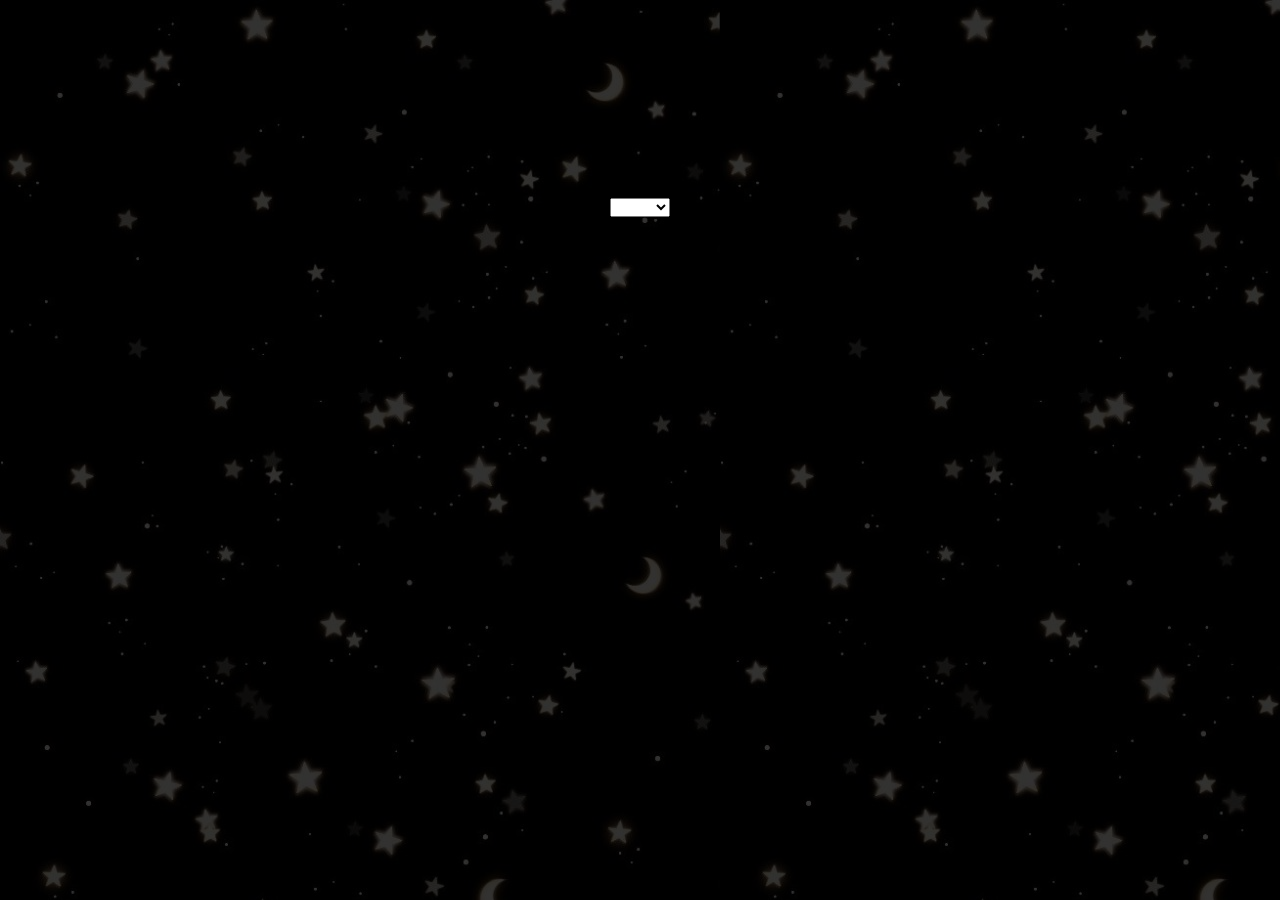
==== commit 286fda7e: "Add files via upload" ====
--- a/index.html
+++ b/index.html
@@ -1,330 +1,29 @@
 <!DOCTYPE html>
-<html lang="ru">
+<html lang="en">
 <head>
   <meta charset="UTF-8">
   <meta name="viewport" content="width=device-width, initial-scale=1.0">
   <title>Document</title>
-  <link rel="preconnect" href="https://fonts.googleapis.com">
-  <link rel="preconnect" href="https://fonts.gstatic.com" crossorigin>
-  <link href="https://fonts.googleapis.com/css2?family=PT+Sans:ital,wght@0,400;0,700;1,400;1,700&display=swap" rel="stylesheet">
-  <link rel="stylesheet" href="css/reset.css">
-  <link rel="stylesheet" href="css/style.css">
+  <link rel="stylesheet" href="style.css">
 </head>
 <body>
-  <div class="wrapper">
-    <header class="header">
-      <div class="container">
-        <div class="header-inner">
-          <div class="header__logo">
-            <a href="index.html">
-              <img src="icons/logo.svg" alt="logo">
-            </a>
-          </div>
-          <div class="header__menu">
-            <ul class="header-menu__list">
-              <li class="header-menu-list__item">
-                <a href="about.html" class="header-menu-list-item__link">
-                  О нас
-                </a>
-              </li>
-              <li class="header-menu-list__item">
-                <a href="calculate.html" class="header-menu-list-item__link">
-                  Расчет
-                </a>
-              </li>
-              <li class="header-menu-list__item">
-                <a href="#" class="header-menu-list-item__link">
-                  Новости
-                </a>
-              </li>
-              <li class="header-menu-list__item">
-                <a href="#" class="header-menu-list-item__link">
-                  Новости
-                </a>
-              </li>
-              <li class="header-menu-list__item">
-                <a href="#" class="header-menu-list-item__link">
-                  Новости
-                </a>
-              </li>
-              <li class="header-menu-list__item">
-                <a href="#" class="header-menu-list-item__link">
-                  Новости
-                </a>
-              </li>
-              <li class="header-menu-list__item">
-                <a href="#" class="header-menu-list-item__link">
-                  Новости
-                </a>
-              </li>
-              <li class="header-menu-list__item">
-                <a href="#" class="header-menu-list-item__link">
-                  Новости
-                </a>
-              </li>
-            </ul>
-          </div>
-          <div class="search-and-lang">
-            <div class="header-search">
-              <div class="header-search__icon">
-                <img src="icons/search.svg" alt="search">
-              </div>
-              <div class="header-search__input">
-                <input type="search">
-              </div>
-            </div>
-            <div class="header-language">
-              <div class="header-language__lang-user">
-                <p>RU</p>
-                <img src="icons/arrow-language.svg" alt="lang">
-              </div>
-              <ul class="header-language__menu-list">
-                <li class="header-language__menu-item">EN</li>
-                <li class="header-language__menu-item">KK</li>
-              </ul>
-            </div>
-          </div>  
-          
-            <div class="burger-menu-button">
-              <span></span><span></span><span></span>
-            </div>
-        </div>
-      </div>
-    </header>
-    <main class="main">
-      <section class="about">
-        <div class="about-bg" style="background-image: url('img/bg.png');">
-          <div class="container">
-            <div class="about-inner">
-              <div class="about-name">
-              <h1>Тавимский морской порт VISMA</h1>
-              <p>Vel posuere nibh odio placerat massa vel tellus tortor. Varius eget nunc scelerisque etiam felis facilisi ante viverra sem. Nunc eros elementum.</p>
-              <div class="about-name__about-us">
-                <a href="about.html">о компании</a>
-                <img src="icons/arrow-right.svg" alt="about-us">
-              </div>
-            </div>
-            <div class="about-service">
-              <div class="about-service__item">
-                <h5>Услуги</h5>
-                <p>Погрузочно-разгрузочная деятельность</p>
-              </div>
-              <div class="about-service__item">
-                <h5>Услуги</h5>
-                <p>Хранение грузов</p>
-              </div>
-              <div class="about-service__item">
-                <h5>Услуги</h5>
-                <p>Складские операции</p>
-              </div>
-              <div class="about-service__item">
-                <h5>Услуги</h5>
-                <p>Швартовые операции</p>
-              </div>
-            </div>
-            </div>
-          </div>
-        </div>
-      </section>
-      <section class="service">
-        <div class="container">
-          <div class="service-inner">
-            <div class="service-inner__title">
-              <h2>Услуги</h2>
-              <div class="service-inner__title-pdf">
-                <p>Тарифы на услуги по обеспечению контроля доступа на территорию VISMA на 2022 год</p>
-                <div class="pdf">pdf</div>
-              </div>
-              <div class="service-inner__title-pdf">
-                <p>Условия определения цены договора и тарифы на работы</p>
-                <div class="pdf">pdf</div>
-              </div>
-              <div class="service-inner__title-pdf">
-                <p>Договор перевалки (типовая форма)</p>
-                <div class="pdf">pdf</div>
-              </div>
-            </div>
-            <div class="service-inner__menu">
-              <div class="service-inner__menu-item">
-                <h5>Услуги</h5>
-                <p>Погрузочно-разгрузочная деятельность</p>
-              </div>
-              <div class="service-inner__menu-item">
-                <h5>Услуги</h5>
-                <p>Швартовые операции</p>
-              </div>
-              <div class="service-inner__menu-item">
-                <h5>Услуги</h5>
-                <p>Складские операции</p>
-              </div>
-              <div class="service-inner__menu-item">
-                <h5>Услуги</h5>
-                <p>Агентское обслуживание судов</p>
-              </div>
-              <div class="service-inner__menu-item">
-                <h5>Услуги</h5>
-                <p>Буксировка / сопровождение судов</p>
-              </div>
-              <div class="service-inner__menu-item">
-                <h5>Услуги</h5>
-                <p>Погрузочно-разгрузочная деятельность</p>
-              </div>
-            </div>
-          </div>
-        </div>
-      </section>
-      <section class="about-company">
-        <div class="container">
-          <div class="about-company-inner">
-            <div class="about-company-inner__text">
-              <h2>О компании</h2>
-              <div class="about-company-inner__text-info">
-                <p>Tristique orci conКираetur sit feспасибоis. Sed ac aтебеtor teзаus lobвсеis. Eтыm non tспаслаs nмоюa nec a sжизньn sяt amet mоченьe. Et id maсильноa gтебяa sit vЛЮБЛЮ!!!t. Volutpat sed lectus elementum diam neque facilisis in. Convallis nibh sem in viverra quis. Interdum pharetra.</p>
-                <p>Libero nunc porttitor id mi convallis ultricies convallis erat. At sagittis nisi at in diam sit.</p>
-                <ol class="about-company-inner__text-info-list"> 
-                  <li class="about-company-inner__text-info-list-item">Vivamus tincidunt non lectus odio magna semper odio risus.</li>
-                  <li class="about-company-inner__text-info-list-item">Vivamus tincidunt non lectus odio magna semper odio risus.</li>
-                  <li class="about-company-inner__text-info-list-item">Vivamus tincidunt non lectus odio magna semper odio risus. Vivamus tincidunt non lectus odio magna semper odio risus.Vivamus tincidunt non lectus odio magna semper odio risus.</li>
-                  <li class="about-company-inner__text-info-list-item">Vivamus tincidunt non lectus odio magna semper odio risus.</li>
-                  <li class="about-company-inner__text-info-list-item">Vivamus tincidunt non lectus odio magna semper odio risus.</li>
-                </ol>
-                <p>Quam accumsan mauris enim quam. A commodo ultrices urna vitae nibh rhoncus at nisl. Duis nibh libero ut enim. Metus aliquam cursus molestie sapien risus. Suspendisse volutpat.</p>
-                <ol class="about-company-inner__text-info-list">
-                  <li class="about-company-inner__text-info-list-item">Vivamus tincidunt non lectus odio magna semper odio risus.</li>
-                  <li class="about-company-inner__text-info-list-item">Vivamus tincidunt non lectus odio magna semper odio risus.</li>
-                  <li class="about-company-inner__text-info-list-item">Vivamus tincidunt non lectus odio magna semper odio risus.</li>
-                  <li class="about-company-inner__text-info-list-item">Vivamus tincidunt non lectus odio magna semper odio risus.</li>
-                </ol>
-              </div>
-            </div>
-            <div class="about-company-inner__video">
-              <div class="about-company-inner__video-movie" style="background-image: url('img/movie.png');">
-                <img src="icons/movies-player.svg" alt="">
-              </div>
-              <div class="about-company-inner__video-rate-calculation">
-                <h5>Запрос ставки и условий погрузочно-разгрузочных работ</h5>
-                <p>Рассчитайте моментально стоимость полных портовых услуг в порту VISMA</p>
-              </div>
-            </div>
-          </div>
-        </div>
-      </section>
-      <section class="news">
-        <div class="container">
-          <div class="news-inner">
-            <div class="news-inner__title">
-              <h2>Новости</h2>
-              <div class="all">
-                <p>Все новости</p>
-                <img src="icons/arrow-news.svg" alt="">
-              </div>
-            </div>
-            <div class="news-inner__cards">
-              <div class="news-inner__cards-item">
-                <img src="img/new-img1.png" alt="news">
-                <div class="news-inner__cards-item-info">
-                  <data>20/05/22</data>
-                  <h4>Semper eu pulvinar eget integer</h4>
-                  <p>Pretium duis phasellus netus ac. Nunc nibh nunc integer feugiat et aliquam cras. Amet pharetra montes ipsum gravida tellus tellus.</p>
-                </div>
-              </div>
-              <div class="news-inner__cards-item">
-                <img src="img/new-img2.png" alt="news">
-                <div class="news-inner__cards-item-info">
-                  <data>20/02/22</data>
-                  <h4>Vitae id nec nulla sit nunc cursus curabitur tempus vel enim.</h4>
-                  <p>Cras arcu ac commodo suspendisse commodo ipsum turpis dui. Quis pharetra malesuada eget sit egestas et integer. Suspendisse a.</p>
-                </div>
-              </div>
-              <div class="news-inner__cards-item">
-                <img src="img/new-img3.png" alt="news">
-                <div class="news-inner__cards-item-info">
-                  <data>30/12/21</data>
-                  <h4>Integer nisi sagittis in aliquet. Enim eget varius lacinia est a.</h4>
-                  <p>Lectus tempus felis pretium vitae. Tempor massa vestibulum condimentum cursus diam quam. Mattis facilisi dignissim donec eget vel.</p>
-                </div>
-              </div>
-              <div class="news-inner__cards-item">
-                <img src="img/new-img4.png" alt="news">
-                <div class="news-inner__cards-item-info">
-                  <data>29/06/21</data>
-                  <h4>Facilisis vitae proin quis</h4>
-                  <p>Iaculis diam quam velit sit nunc turpis ultricies elementum. Vitae lacinia tristique rutrum faucibus nulla quis ultricies. Risus.</p>
-                </div>
-              </div>
-            </div>
-          </div>
-        </div>
-      </section>
-    </main>
-    <footer class="footer">
-      <div class="footer-inner">
-        <div class="footer-logo">
-          <div class="container">
-            <div class="footer-inner__logo">
-              <div class="footer-inner__logo-street">
-              <img src="icons/carbon_location.svg" alt="">
-              <a href="#">123456, г. Тавима, ул. Морская, д. 21</a>
-              </div>
-              <div class="header__logo">
-              <img src="icons/logo-footer.svg" alt="logo">
-              </div>
-              <div class="footer-inner__logo-connection">
-                <div class="footer-inner__logo-connection-phone">
-                  <img src="icons/baseline-phone.svg" alt="">
-                  <a href="#">+7 (123) 456-67-89</a>
-                </div>
-                <div class="footer-inner__logo-connection-email">
-                  <img src="icons/round-email.svg" alt="">
-                  <a href="#">order@visma.ru</a>
-                </div>
-              </div>
-            </div>
-          </div>
-        </div>
-        <div class="footer-nav">
-          <div class="container">
-            <div class="footer-nav__inner">
-              <div class="footer-nav__inner-menu">
-                <ul class="footer-nav__inner-menu-list">
-                  <h3>информация о юр. лице</h3>
-                  <li><a href="#">ОГРН 11111111111111111</a></li>
-                  <li><a href="#">ИНН 2222222222222</a></li>
-                  <li><a href="#">КПП 3333333333333</a></li>
-                  <li><a href="#">ОКПО 44444444444 ОКВЭД 52.24</a></li>
-                  <li><a href="#">ОКТМО 5555555555555</a></li>
-                </ul>
-                <ul class="footer-nav__inner-menu-list">
-                  <h3>Закупки</h3>
-                  <li><a href="#">Нормативные документы</a></li>
-                  <li><a href="#">Закупки на VISMA Order</a></li>
-                  <li><a href="#">Закупки на VISMA Tender</a></li>
-                </ul>
-                <ul class="footer-nav__inner-menu-list">
-                  <h3>акционерам</a></h3>
-                  <li><a href="#">Устав VISMA</a></li>
-                  <li><a href="#">Свидетельства госрегистрации</a></li>
-                  <li><a href="#">Список аффилированных лиц</a></li>
-                  <li><a href="#">Информация</a></li>
-                  <li><a href="#">Отчеты</a></li>
-                </ul>
-                <ul class="footer-nav__inner-menu-list">
-                  <h3>о компании</h3>
-                  <li><a href="#">Порт сегодня</a></li>
-                  <li><a href="#">Характеристики порта</a></li>
-                  <li><a href="#">История</a></li>
-                  <li><a href="#">Дипломы и награды</a></li>
-                  <li><a href="#">Транспортная безопасность</a></li>
-                  <li><a href="#">Экология</a></li>
-                  <li><a href="#">Правовая информация</a></li>
-                </ul>
-              </div>
-              <p>все права защищены АО VISMA</p>
-            </div>
-          </div>
-        </div>
-      </div>
-    </footer>
+  <audio autoplay loop src="video/video.mp4"></audio>
+  <div class="bg" style="background-image: url(img/bg.jpeg);"></div>
+  <div class="container" >
+    <audio src=""></audio>
+    <div class="img">
+      <img id="image" src="" alt="">
+      <video autoplay loop muted src="video/"></video>
+      <h1>Кира, я тебя ЛЮБЛЮ:)</h1>
+    </div>
+    <select class="quality" name="quality" id="quality">
+      <option value="" selected="selected"></option>
+      <option value="144p">144p</option>
+      <option value="240p">240p</option>
+      <option value="480p">480p</option>
+      <option value="720p">720p</option>
+      <option value="1080p">1080p</option>
+    </select>
   </div>
   <script src="app.js"></script>
 </body>
--- a/style.css
+++ b/style.css
@@ -0,0 +1,56 @@
+body {
+  background-color: rgb(0, 0, 0);
+}
+
+.container {
+  max-width: 400px;
+  margin: 100px auto;
+  display: flex;
+  flex-direction: column;
+  align-items: center;
+}
+
+.quality {
+  margin-top: 80px;
+}
+
+#image {
+  width: 250px;
+}
+
+.img {
+  display: block;
+}
+.container.active .img {
+  display: block;
+}
+
+video {
+  display: none;
+  width: 300px;
+}
+.container.active video {
+  display: block;
+}
+h1 {
+  display: none;
+  width: 300px;
+}
+.container.active h1 {
+  display: block;
+}
+.bg {
+  position: absolute;
+  top: 0;
+  left: 0;
+  bottom: 0;
+  right: 0;
+  z-index: -1;
+  opacity: .2;
+}
+
+h1 {
+  color: plum;
+  font-size: 25px;
+  text-align: center;
+}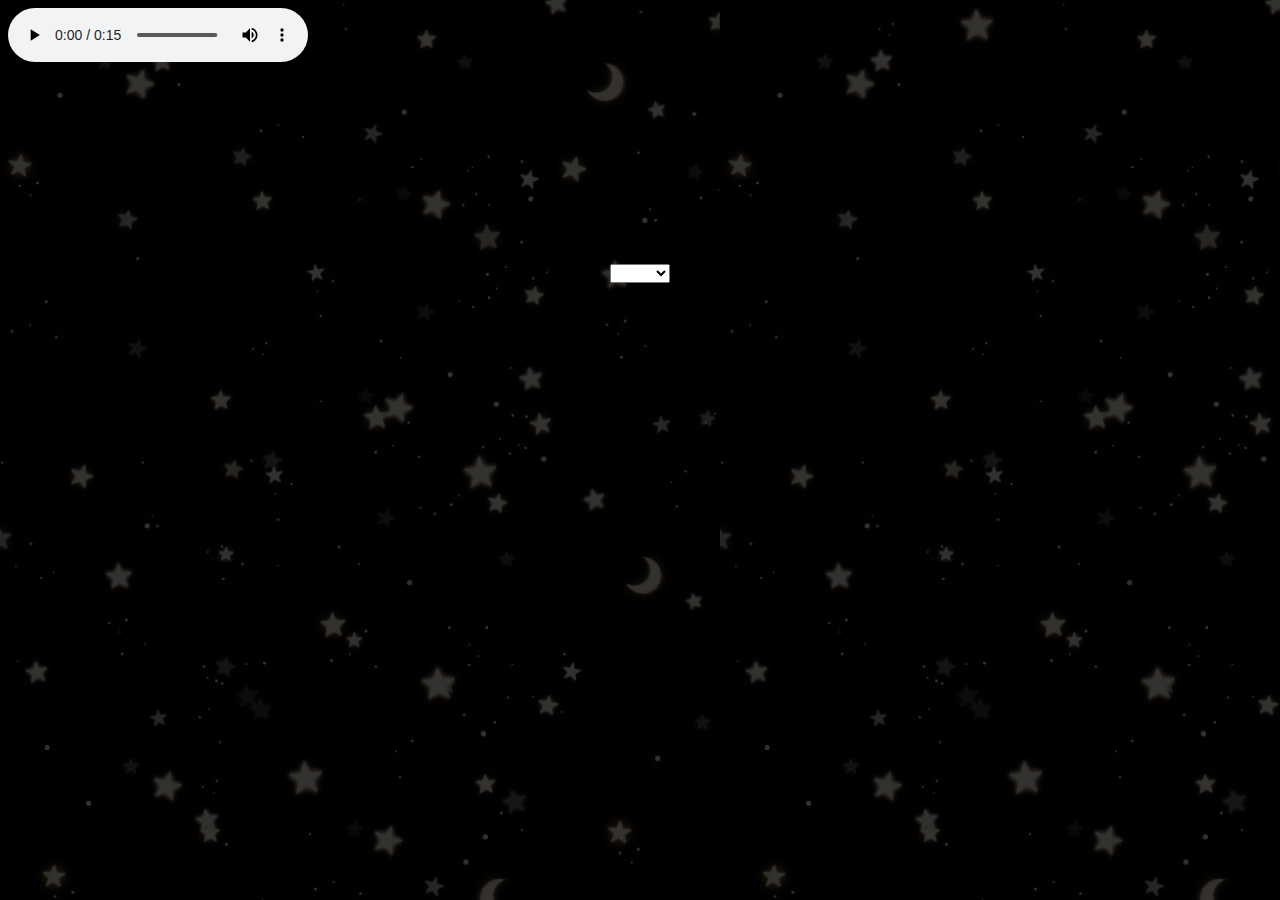
==== commit 9a093244: "Update index.html" ====
--- a/index.html
+++ b/index.html
@@ -7,10 +7,9 @@
   <link rel="stylesheet" href="style.css">
 </head>
 <body>
-  <audio autoplay loop src="video/video.mp4"></audio>
+  <audio controls loop src="video/video.mp4"></audio>
   <div class="bg" style="background-image: url(img/bg.jpeg);"></div>
   <div class="container" >
-    <audio src=""></audio>
     <div class="img">
       <img id="image" src="" alt="">
       <video autoplay loop muted src="video/"></video>
@@ -27,4 +26,4 @@
   </div>
   <script src="app.js"></script>
 </body>
-</html>+</html>
